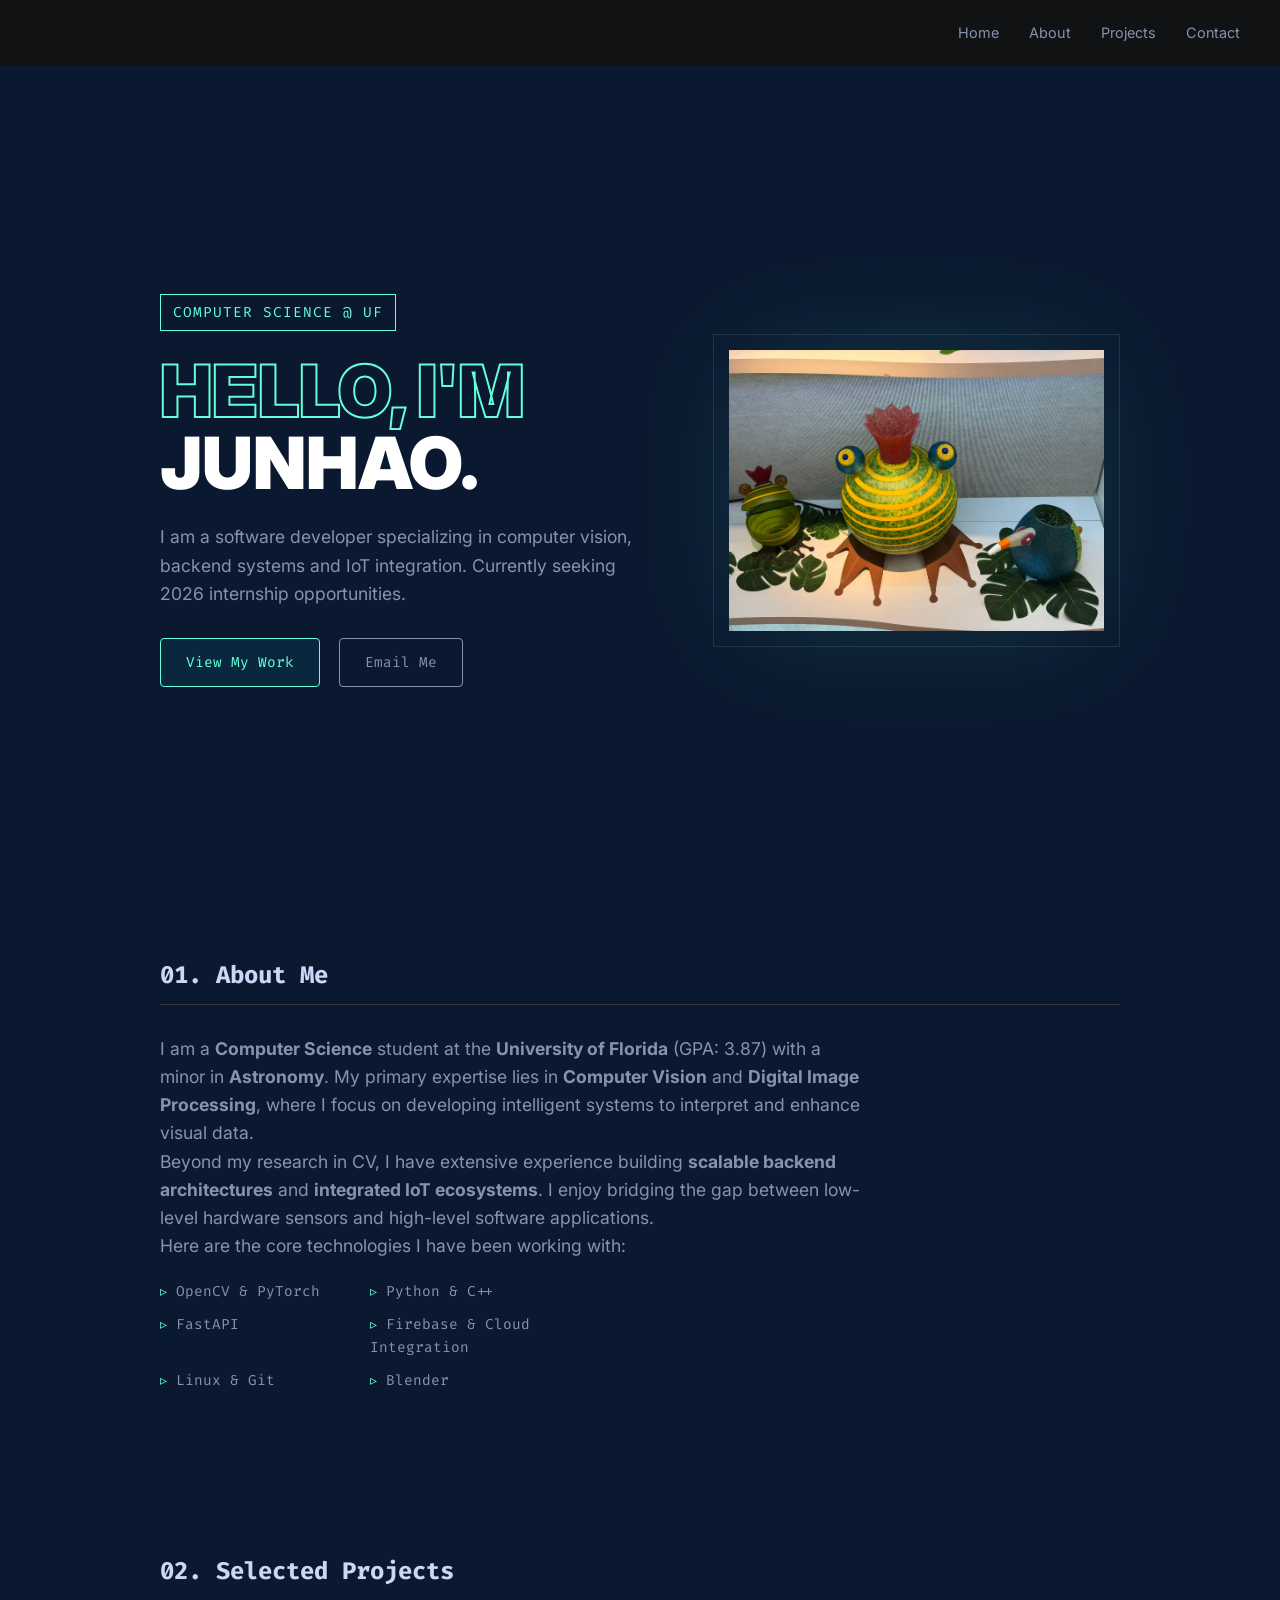
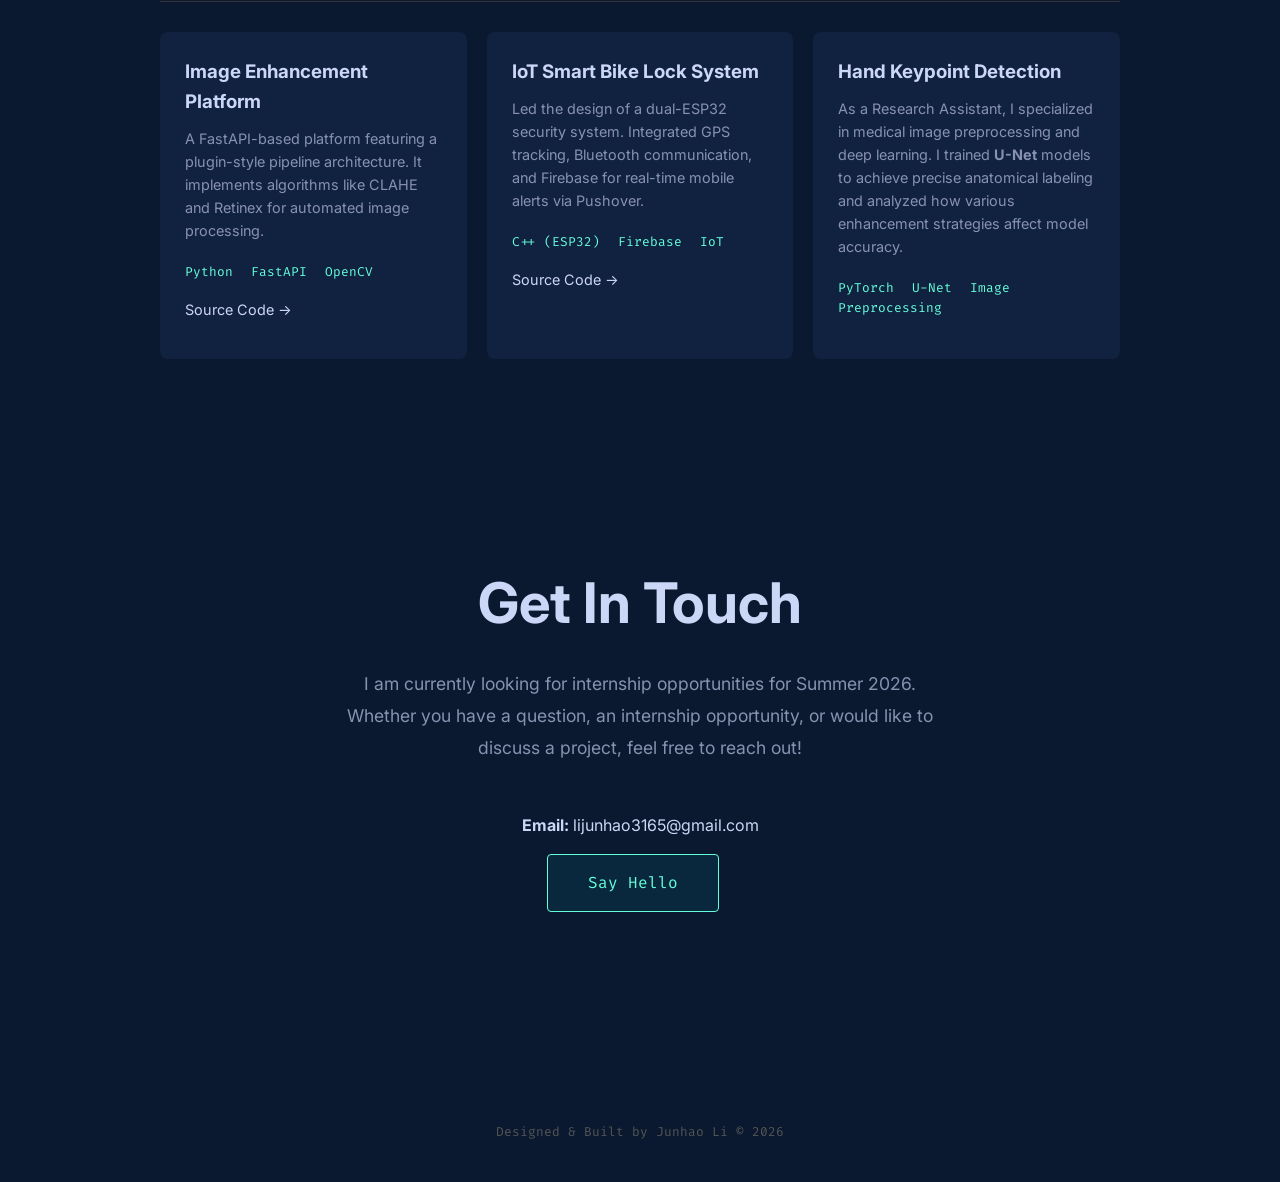
==== index.html @ 74674514 "Added E-mail address, updated some informations" ====
<!DOCTYPE html>
<html lang="en">
<head>
    <meta charset="UTF-8">
    <meta name="viewport" content="width=device-width, initial-scale=1.0">
    <title>Junhao Li | CS Portfolio</title>
    <link rel="stylesheet" href="style.css">
    <link href="https://fonts.googleapis.com/css2?family=Fira+Code:wght@400;600&family=Inter:wght@400;700;900&display=swap" rel="stylesheet">
</head>
<body>

    <nav class="navbar">
        <ul class="nav-links">
            <li><a href="#home">Home</a></li>
            <li><a href="#about">About</a></li>
            <li><a href="#projects">Projects</a></li>
            <li><a href="#contact">Contact</a></li>
        </ul>
    </nav>

    <section id="home" class="hero">
        <div class="container hero-grid">
            <div class="hero-text">
                <p class="small-role">Computer Science @ UF</p>
                <h1 class="hero-title-large">
                    <span class="outline-text">HELLO, I'M</span><br> <span>JUNHAO.</span>
                </h1>
                <p class="subtitle">
                    I am a software developer specializing in computer vision, backend systems and IoT integration. Currently seeking 2026 internship opportunities.
                </p>
                <div class="cta-buttons">
                    <a href="#projects" class="btn primary">View My Work</a>
                    <a href="#contact" class="btn secondary">Email Me</a>
                </div>
            </div>
            <div class="hero-image-container">
                <div class="image-frame">
                    <img src="img1.jpg" alt="Junhao Li" class="profile-photo">
                </div>
            </div>
        </div>
    </section>

    <section id="about" class="section">
        <div class="container">
            <h2 class="section-title">01. About Me</h2>
            <div class="about-content">
                <p>
                    I am a <strong>Computer Science</strong> student at the <strong>University of Florida</strong> (GPA: 3.87) with a minor in <strong>Astronomy</strong>. My primary expertise lies in <strong>Computer Vision</strong> and <strong>Digital Image Processing</strong>, where I focus on developing intelligent systems to interpret and enhance visual data.
                </p>
                <p>
                    Beyond my research in CV, I have extensive experience building <strong>scalable backend architectures</strong> and <strong>integrated IoT ecosystems</strong>. I enjoy bridging the gap between low-level hardware sensors and high-level software applications. 
                </p>
                <p>
                    Here are the core technologies I have been working with:
                </p>
                <ul class="skills-list">
                    <li>OpenCV & PyTorch</li>
                    <li>Python & C++</li>
                    <li>FastAPI</li>
                    <li>Firebase & Cloud Integration</li>
                    <li>Linux & Git</li>
                    <li>Blender</li>
                </ul>
            </div>
        </div>
    </section>

    <section id="projects" class="section">
        <div class="container">
            <h2 class="section-title">02. Selected Projects</h2>
            <div class="projects-grid">
                
                <div class="project-card">
                    <h3>Image Enhancement Platform</h3>
                    <p class="project-desc">
                        A FastAPI-based platform featuring a plugin-style pipeline architecture. It implements algorithms like CLAHE and Retinex for automated image processing.
                    </p>
                    <div class="project-tech">
                        <span>Python</span>
                        <span>FastAPI</span>
                        <span>OpenCV</span>
                    </div>
                    <div class="project-links">
                        <a href="https://github.com/JunhaoLiXD/vision-enhance-platform" target="_blank">Source Code -></a>
                    </div>
                </div>

                <div class="project-card">
                    <h3>IoT Smart Bike Lock System</h3>
                    <p class="project-desc">
                        Led the design of a dual-ESP32 security system. Integrated GPS tracking, Bluetooth communication, and Firebase for real-time mobile alerts via Pushover.
                    </p>
                    <div class="project-tech">
                        <span>C++ (ESP32)</span>
                        <span>Firebase</span>
                        <span>IoT</span>
                    </div>
                    <div class="project-links">
                        <a href="https://github.com/JunhaoLiXD/Smart_Lock_System" target="_blank">Source Code -></a>
                    </div>
                </div>

                <div class="project-card">
                    <h3>Hand Keypoint Detection</h3>
                    <p class="project-desc">
                        As a Research Assistant, I specialized in medical image preprocessing and deep learning. I trained <strong>U-Net</strong> models to achieve precise anatomical labeling and analyzed how various enhancement strategies affect model accuracy.
                    <div class="project-tech">
                        <span>PyTorch</span>
                        <span>U-Net</span>
                        <span>Image Preprocessing</span>
                    </div>
                    <div class="project-status" style="margin-top: 15px; opacity: 0.6;">
                        <span style="font-family: var(--font-code); font-size: 0.8rem;">
                        </span>
                    </div>
                </div>

            </div>
        </div>
    </section>

    <section id="contact">
        <h2 class="contact-title">Get In Touch</h2>
        <p class="contact-text">
            I am currently looking for internship opportunities for Summer 2026. Whether you have a question, an internship opportunity, or would like to discuss a project, feel free to reach out!
        </p>

        <div class="contact-info">
            <p><strong>Email:</strong> <a href="mailto:lijunhao3165@gmail.com">lijunhao3165@gmail.com</a></p>
        </div>

        <a href="mailto:lijunhao3165@gmail.com" class="btn primary big-btn">Say Hello</a>
    </section>

    <footer>
        <p>Designed & Built by Junhao Li &copy; 2026</p>
    </footer>

    <script src="script.js"></script>
</body>
</html>
---- style.css ----
/* =========================================
   1. Global Variables & Color Theme
   ========================================= */
:root {
    /* Background: Deep Navy (Not pitch black) */
    --bg-color: #0a192f;
    
    /* Card Background: Slightly lighter navy to distinguish cards */
    --card-bg: #112240;
    
    /* Text: Soft white for main text, blue-grey for secondary text */
    --text-main: #ccd6f6;
    --text-muted: #8892b0;
    
    /* Accent: Bright Green/Cyan (High contrast against navy) */
    --accent: #64ffda;
    
    /* Fonts */
    --font-main: 'Inter', sans-serif;
    --font-code: 'Fira Code', monospace;
}

* {
    margin: 0;
    padding: 0;
    box-sizing: border-box;
}

body {
    background-color: var(--bg-color);
    color: var(--text-main);
    font-family: var(--font-main);
    line-height: 1.6;
}

a {
    text-decoration: none;
    color: inherit;
    transition: 0.2s;
}

ul {
    list-style: none;
}

/* =========================================
   2. Utility Classes
   ========================================= */
.container {
    max-width: 1000px;
    margin: 0 auto;
    padding: 0 20px;
}

.section {
    padding: 80px 0;
}

/* Standard Section Title (Left aligned with underline) */
.section-title {
    font-family: var(--font-code);
    font-size: 1.5rem;
    color: var(--text-main);
    margin-bottom: 30px;
    border-bottom: 1px solid #333;
    padding-bottom: 10px;
    display: flex;
}

/* =========================================
   3. Navigation Bar
   ========================================= */
.navbar {
    display: flex;
    justify-content: flex-end; /* Align links to the right */
    align-items: center;
    padding: 20px 40px;
    background-color: rgba(18, 18, 18, 0.95);
    position: sticky;
    top: 0;
    z-index: 100;
}

.nav-links {
    display: flex;
    gap: 30px;
}

.nav-links a {
    font-size: 0.9rem;
    color: var(--text-muted);
}

.nav-links a:hover {
    color: var(--accent);
}

/* =========================================
   4. Hero Section (Design, Logic, & Code)
   ========================================= */
.hero {
    min-height: 90vh;
    display: flex;
    align-items: center;
}

/* Grid Layout for Hero: Text on Left, Image on Right */
.hero-grid {
    display: grid;
    grid-template-columns: 1.2fr 1fr;
    gap: 4rem;
    align-items: center;
    width: 100%;
    padding-top: 40px;
}

.hero-text {
    text-align: left;
}

/* Small tag above the big title */
.small-role {
    font-family: var(--font-code);
    color: var(--accent);
    font-size: 0.9rem;
    letter-spacing: 1px;
    border: 1px solid var(--accent);
    display: inline-block;
    padding: 6px 12px;
    margin-bottom: 1.5rem;
    text-transform: uppercase;
}

/* Large Hero Title Styles */
.hero-title-large {
    font-size: 4.5rem;
    line-height: 1;
    font-weight: 900;
    text-transform: uppercase;
    margin-bottom: 1.5rem;
    color: #fff;
}

/* Transparent text with stroke outline */
.outline-text {
    color: transparent;
    -webkit-text-stroke: 2px var(--accent);
}

.subtitle {
    font-size: 1.1rem;
    color: var(--text-muted);
    margin-bottom: 30px;
    max-width: 500px;
}

/* Hero Image Container and Frame */
.hero-image-container {
    display: flex;
    justify-content: center;
    align-items: center;
    position: relative;
}

.image-frame {
    padding: 15px;
    border: 1px solid rgba(255, 255, 255, 0.1);
    position: relative;
    z-index: 1;
}

/* Glow effect behind the image */
.image-frame::after {
    content: '';
    position: absolute;
    top: 50%;
    left: 50%;
    width: 80%;
    height: 80%;
    background: var(--accent);
    filter: blur(60px);
    opacity: 0.15;
    transform: translate(-50%, -50%);
    z-index: -1;
}

.profile-photo {
    width: 100%;
    max-width: 400px;
    height: auto;
    display: block;
    /* Removed filter: grayscale(100%); to keep image colorful */
    filter: none; 
    transition: transform 0.3s ease;
}

/* Buttons */
.btn {
    padding: 12px 25px;
    border-radius: 4px;
    font-family: var(--font-code);
    font-size: 0.9rem;
    margin-right: 15px;
    border: 1px solid var(--accent);
    display: inline-block;
}

.btn.primary {
    background-color: rgba(0, 173, 181, 0.1);
    color: var(--accent);
}

.btn.secondary {
    border-color: var(--text-muted);
    color: var(--text-muted);
}

.btn:hover {
    background-color: var(--accent);
    color: #fff;
    border-color: var(--accent);
}

/* =========================================
   5. About Section
   ========================================= */
.about-content {
    font-size: 1.1rem;
    color: var(--text-muted);
    max-width: 700px;
}

.skills-list {
    display: grid;
    grid-template-columns: repeat(2, minmax(140px, 200px));
    gap: 10px;
    margin-top: 20px;
    font-family: var(--font-code);
    font-size: 0.9rem;
}

.skills-list li::before {
    content: "▹ ";
    color: var(--accent);
}

/* =========================================
   6. Projects Section
   ========================================= */
.projects-grid {
    display: grid;
    grid-template-columns: repeat(auto-fit, minmax(300px, 1fr));
    gap: 20px;
}

.project-card {
    background-color: var(--card-bg);
    padding: 25px;
    border-radius: 8px;
    transition: transform 0.2s;
}

.project-card:hover {
    transform: translateY(-5px);
}

.project-card h3 {
    color: var(--text-main);
    margin-bottom: 10px;
}

.project-desc {
    font-size: 0.9rem;
    color: var(--text-muted);
    margin-bottom: 20px;
}

.project-tech {
    font-family: var(--font-code);
    font-size: 0.8rem;
    color: var(--accent);
    margin-bottom: 15px;
}

.project-tech span {
    margin-right: 10px;
}

.project-links a {
    font-size: 0.9rem;
    border-bottom: 1px solid transparent;
}

.project-links a:hover {
    color: var(--accent);
    border-bottom: 1px solid var(--accent);
}

/* =========================================
   7. Contact Section (Centered)
   ========================================= */
#contact {
    text-align: center; /* Center everything in this section */
    padding: 120px 0;
    margin-bottom: 50px;
}

.contact-title {
    font-size: 3.5rem;
    font-weight: 700;
    margin-bottom: 20px;
    color: var(--text-main);
}

.contact-text {
    max-width: 600px;
    margin: 0 auto 50px auto;
    color: var(--text-muted);
    font-size: 1.1rem;
    line-height: 1.8;
}

.big-btn {
    padding: 15px 40px;
    font-size: 1rem;
    border-radius: 4px;
    margin-top: 15px;
}

/* =========================================
   8. Footer
   ========================================= */
footer {
    text-align: center;
    padding: 40px;
    color: #555;
    font-family: var(--font-code);
    font-size: 0.8rem;
}

/* =========================================
   9. Mobile Responsiveness
   ========================================= */
@media (max-width: 900px) {
    .hero-grid {
        grid-template-columns: 1fr; /* Stack into single column */
        text-align: center;
        gap: 3rem;
    }
    
    .hero-text {
        order: 2; /* Move text below image on mobile */
        display: flex;
        flex-direction: column;
        align-items: center;
        text-align: center;
    }
    
    .hero-image-container {
        order: 1; /* Move image to top on mobile */
        margin-bottom: 20px;
    }
    
    .hero-title-large {
        font-size: 3rem;
    }
    
    .image-frame {
        max-width: 70%;
        margin: 0 auto;
    }

    .navbar {
        justify-content: center;
        padding: 20px;
    }
    
    .contact-title {
        font-size: 2.5rem;
    }
}
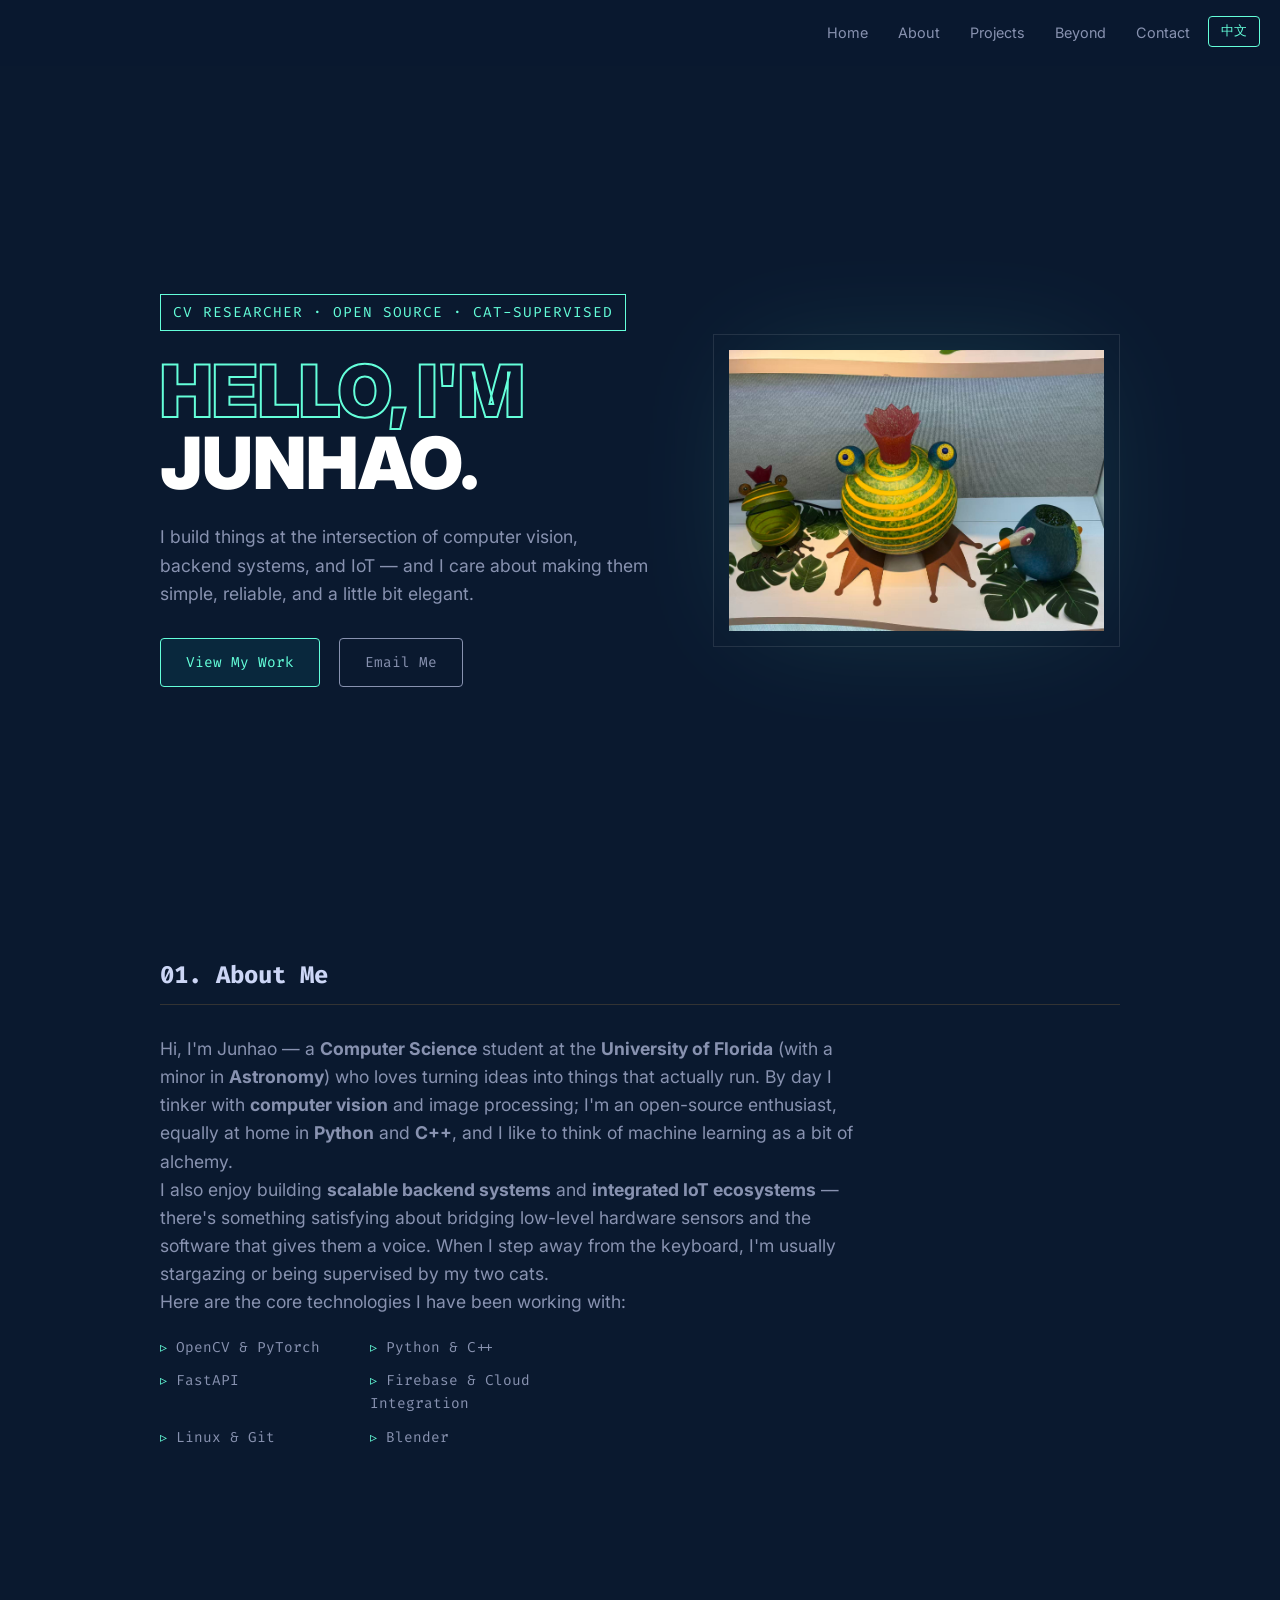
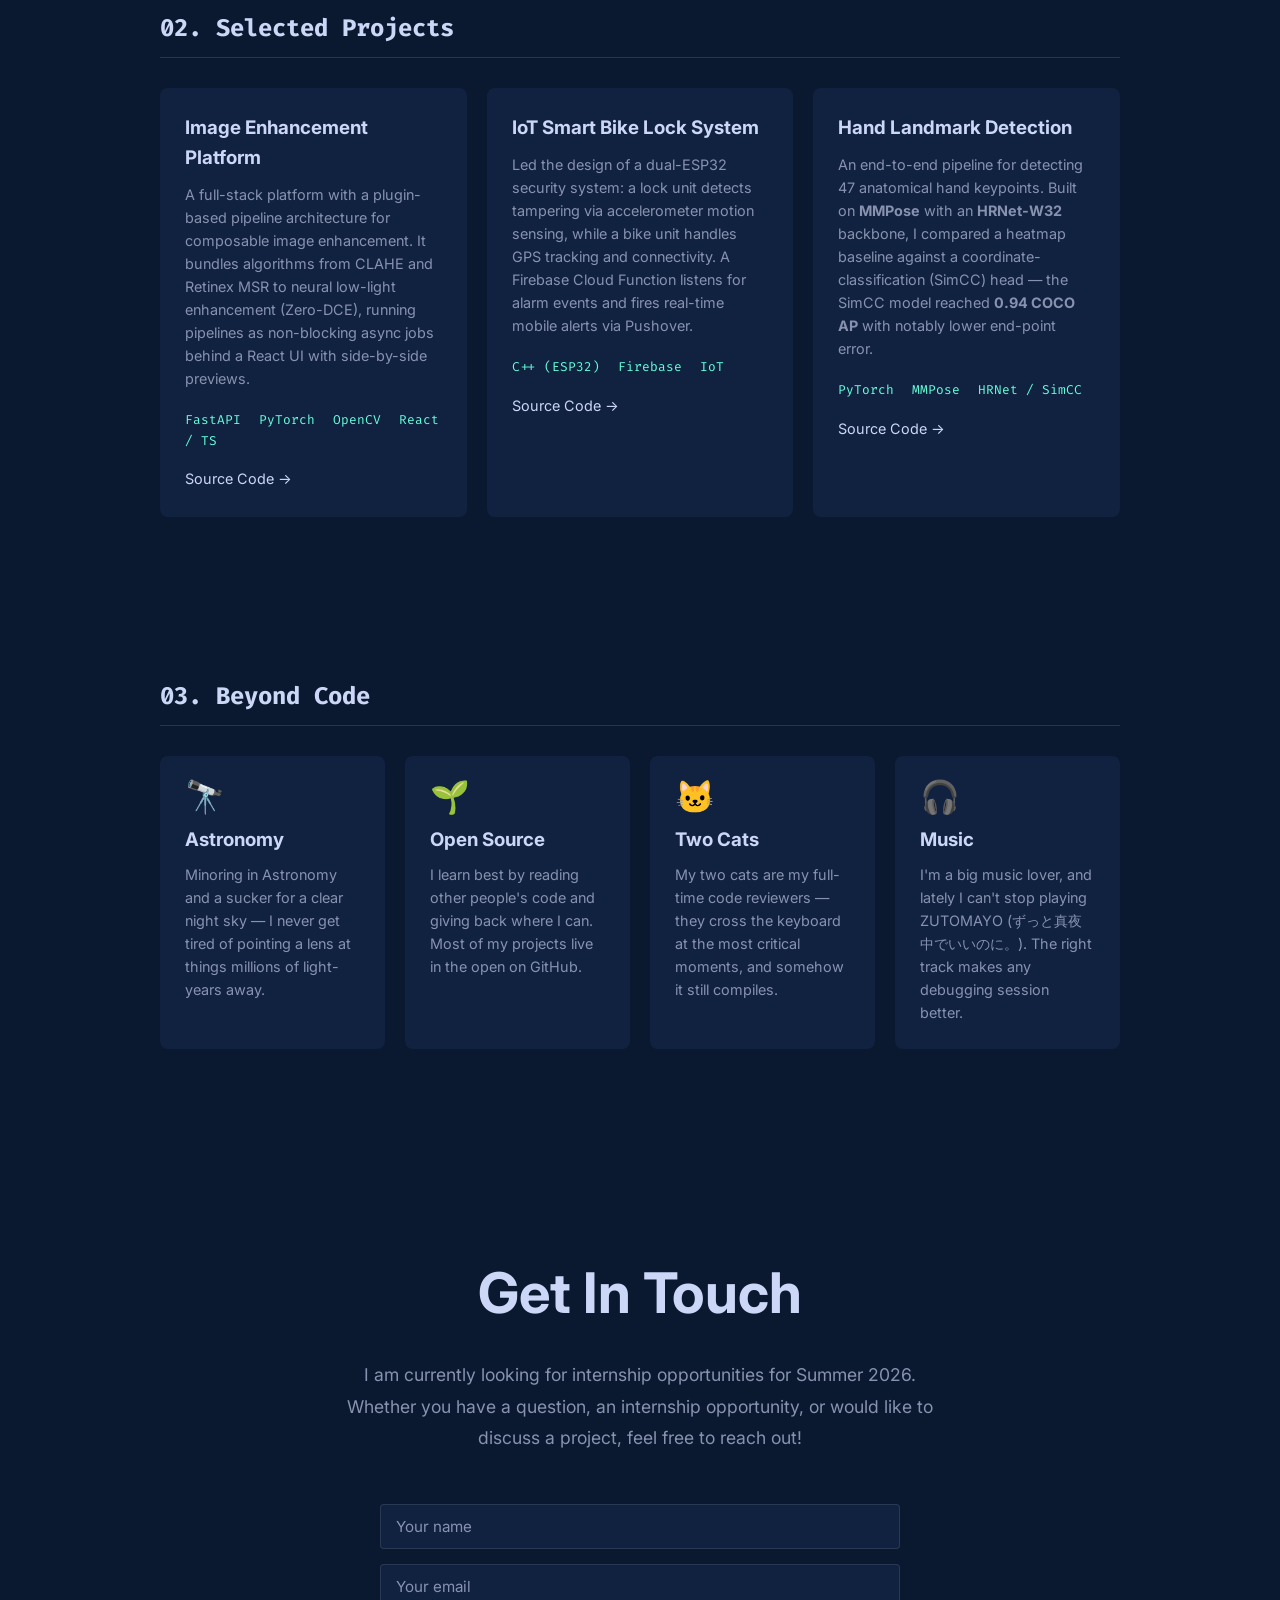
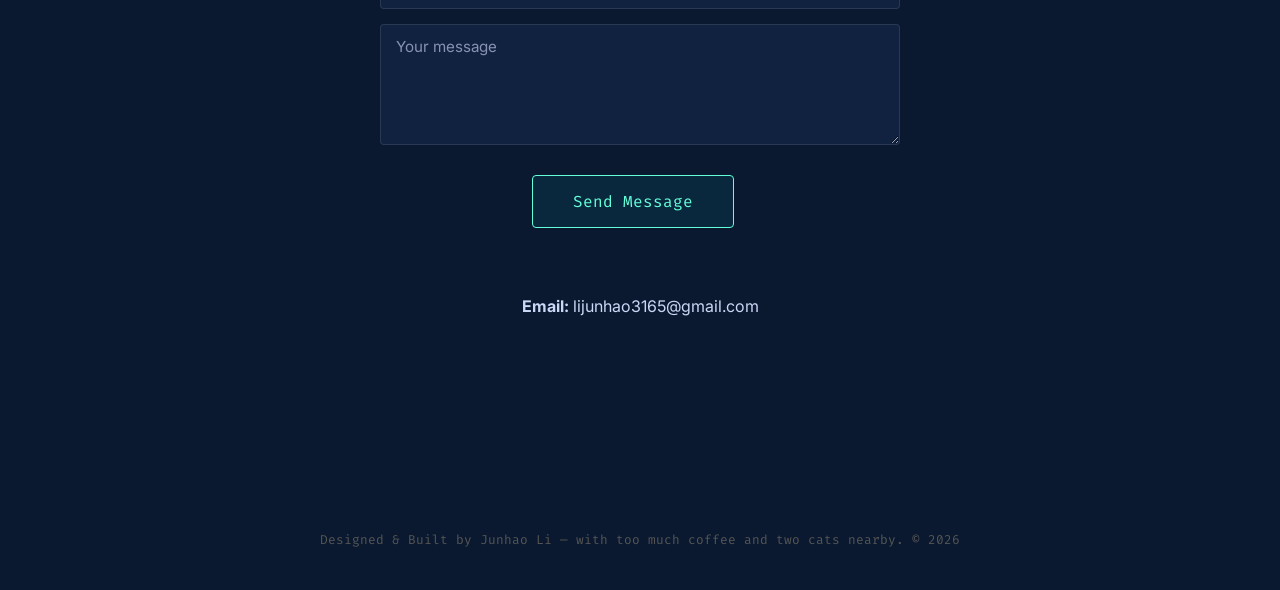
==== commit a59e6c9a: "Restructure site, add bilingual support, personalize content, and add contact form - Move img1.jpg i" ====
--- a/index.html
+++ b/index.html
@@ -4,38 +4,56 @@
     <meta charset="UTF-8">
     <meta name="viewport" content="width=device-width, initial-scale=1.0">
     <title>Junhao Li | CS Portfolio</title>
+
+    <!-- SEO -->
+    <meta name="description" content="Junhao Li — Computer Science student at the University of Florida specializing in computer vision, backend systems and IoT. Seeking 2026 internship opportunities.">
+    <meta name="author" content="Junhao Li">
+
+    <!-- Open Graph / social sharing -->
+    <meta property="og:type" content="website">
+    <meta property="og:title" content="Junhao Li | CS Portfolio">
+    <meta property="og:description" content="Computer Science @ UF — computer vision, backend systems and IoT integration.">
+    <meta property="og:url" content="https://junhaolixd.github.io/">
+    <meta property="og:image" content="https://junhaolixd.github.io/assets/img1.jpg">
+
+    <!-- Favicon -->
+    <link rel="icon" type="image/svg+xml" href="assets/favicon.svg">
+
     <link rel="stylesheet" href="style.css">
     <link href="https://fonts.googleapis.com/css2?family=Fira+Code:wght@400;600&family=Inter:wght@400;700;900&display=swap" rel="stylesheet">
 </head>
 <body>
 
+    <button id="lang-toggle" class="lang-toggle" type="button" aria-label="Switch language">中文</button>
+
     <nav class="navbar">
         <ul class="nav-links">
-            <li><a href="#home">Home</a></li>
-            <li><a href="#about">About</a></li>
-            <li><a href="#projects">Projects</a></li>
-            <li><a href="#contact">Contact</a></li>
+            <li><a href="#home" data-i18n="nav.home">Home</a></li>
+            <li><a href="#about" data-i18n="nav.about">About</a></li>
+            <li><a href="#projects" data-i18n="nav.projects">Projects</a></li>
+            <li><a href="#beyond" data-i18n="nav.beyond">Beyond</a></li>
+            <li><a href="#contact" data-i18n="nav.contact">Contact</a></li>
         </ul>
     </nav>
 
     <section id="home" class="hero">
         <div class="container hero-grid">
             <div class="hero-text">
-                <p class="small-role">Computer Science @ UF</p>
+                <p class="small-role" data-i18n="hero.role">CV Researcher · Open Source · Cat-supervised</p>
                 <h1 class="hero-title-large">
-                    <span class="outline-text">HELLO, I'M</span><br> <span>JUNHAO.</span>
+                    <span class="outline-text" data-i18n="hero.hello">HELLO, I'M</span><br> <span data-i18n="hero.name">JUNHAO.</span>
                 </h1>
-                <p class="subtitle">
-                    I am a software developer specializing in computer vision, backend systems and IoT integration. Currently seeking 2026 internship opportunities.
+                <p class="subtitle" data-i18n="hero.subtitle">
+                    I build things at the intersection of computer vision, backend systems, and IoT — and I care about making them simple, reliable, and a little bit elegant.
                 </p>
                 <div class="cta-buttons">
-                    <a href="#projects" class="btn primary">View My Work</a>
-                    <a href="#contact" class="btn secondary">Email Me</a>
+                    <a href="#projects" class="btn primary" data-i18n="hero.cta1">View My Work</a>
+                    <a href="#contact" class="btn secondary" data-i18n="hero.cta2">Email Me</a>
                 </div>
             </div>
             <div class="hero-image-container">
                 <div class="image-frame">
-                    <img src="img1.jpg" alt="Junhao Li" class="profile-photo">
+                    <img src="assets/img1.jpg" alt="Junhao Li" class="profile-photo">
                 </div>
             </div>
         </div>
@@ -43,15 +61,15 @@
 
     <section id="about" class="section">
         <div class="container">
-            <h2 class="section-title">01. About Me</h2>
+            <h2 class="section-title" data-i18n="about.title">01. About Me</h2>
             <div class="about-content">
-                <p>
-                    I am a <strong>Computer Science</strong> student at the <strong>University of Florida</strong> (GPA: 3.87) with a minor in <strong>Astronomy</strong>. My primary expertise lies in <strong>Computer Vision</strong> and <strong>Digital Image Processing</strong>, where I focus on developing intelligent systems to interpret and enhance visual data.
-                </p>
-                <p>
-                    Beyond my research in CV, I have extensive experience building <strong>scalable backend architectures</strong> and <strong>integrated IoT ecosystems</strong>. I enjoy bridging the gap between low-level hardware sensors and high-level software applications. 
-                </p>
-                <p>
+                <p data-i18n="about.p1">
+                    Hi, I'm Junhao — a <strong>Computer Science</strong> student at the <strong>University of Florida</strong> (with a minor in <strong>Astronomy</strong>) who loves turning ideas into things that actually run. By day I tinker with <strong>computer vision</strong> and image processing; I'm an open-source enthusiast, equally at home in <strong>Python</strong> and <strong>C++</strong>, and I like to think of machine learning as a bit of alchemy.
+                </p>
+                <p data-i18n="about.p2">
+                    I also enjoy building <strong>scalable backend systems</strong> and <strong>integrated IoT ecosystems</strong> — there's something satisfying about bridging low-level hardware sensors and the software that gives them a voice. When I step away from the keyboard, I'm usually stargazing or being supervised by my two cats.
+                </p>
+                <p data-i18n="about.p3">
                     Here are the core technologies I have been working with:
                 </p>
                 <ul class="skills-list">
@@ -68,28 +86,29 @@
 
     <section id="projects" class="section">
         <div class="container">
-            <h2 class="section-title">02. Selected Projects</h2>
+            <h2 class="section-title" data-i18n="projects.title">02. Selected Projects</h2>
             <div class="projects-grid">
                 
                 <div class="project-card">
-                    <h3>Image Enhancement Platform</h3>
-                    <p class="project-desc">
-                        A FastAPI-based platform featuring a plugin-style pipeline architecture. It implements algorithms like CLAHE and Retinex for automated image processing.
+                    <h3 data-i18n="proj1.title">Image Enhancement Platform</h3>
+                    <p class="project-desc" data-i18n="proj1.desc">
+                        A full-stack platform with a plugin-based pipeline architecture for composable image enhancement. It bundles algorithms from CLAHE and Retinex MSR to neural low-light enhancement (Zero-DCE), running pipelines as non-blocking async jobs behind a React UI with side-by-side previews.
                     </p>
                     <div class="project-tech">
-                        <span>Python</span>
                         <span>FastAPI</span>
+                        <span>PyTorch</span>
                         <span>OpenCV</span>
+                        <span>React / TS</span>
                     </div>
                     <div class="project-links">
-                        <a href="https://github.com/JunhaoLiXD/vision-enhance-platform" target="_blank">Source Code -></a>
+                        <a href="https://github.com/JunhaoLiXD/vision-enhance-platform" target="_blank" data-i18n="common.source">Source Code -></a>
                     </div>
                 </div>
 
                 <div class="project-card">
-                    <h3>IoT Smart Bike Lock System</h3>
-                    <p class="project-desc">
-                        Led the design of a dual-ESP32 security system. Integrated GPS tracking, Bluetooth communication, and Firebase for real-time mobile alerts via Pushover.
+                    <h3 data-i18n="proj2.title">IoT Smart Bike Lock System</h3>
+                    <p class="project-desc" data-i18n="proj2.desc">
+                        Led the design of a dual-ESP32 security system: a lock unit detects tampering via accelerometer motion sensing, while a bike unit handles GPS tracking and connectivity. A Firebase Cloud Function listens for alarm events and fires real-time mobile alerts via Pushover.
                     </p>
                     <div class="project-tech">
                         <span>C++ (ESP32)</span>
@@ -97,23 +116,56 @@
                         <span>IoT</span>
                     </div>
                     <div class="project-links">
-                        <a href="https://github.com/JunhaoLiXD/Smart_Lock_System" target="_blank">Source Code -></a>
+                        <a href="https://github.com/JunhaoLiXD/Smart_Lock_System" target="_blank" data-i18n="common.source">Source Code -></a>
                     </div>
                 </div>
 
                 <div class="project-card">
-                    <h3>Hand Keypoint Detection</h3>
-                    <p class="project-desc">
-                        As a Research Assistant, I specialized in medical image preprocessing and deep learning. I trained <strong>U-Net</strong> models to achieve precise anatomical labeling and analyzed how various enhancement strategies affect model accuracy.
+                    <h3 data-i18n="proj3.title">Hand Landmark Detection</h3>
+                    <p class="project-desc" data-i18n="proj3.desc">
+                        An end-to-end pipeline for detecting 47 anatomical hand keypoints. Built on <strong>MMPose</strong> with an <strong>HRNet-W32</strong> backbone, I compared a heatmap baseline against a coordinate-classification (SimCC) head — the SimCC model reached <strong>0.94 COCO AP</strong> with notably lower end-point error.
+                    </p>
                     <div class="project-tech">
                         <span>PyTorch</span>
-                        <span>U-Net</span>
-                        <span>Image Preprocessing</span>
-                    </div>
-                    <div class="project-status" style="margin-top: 15px; opacity: 0.6;">
-                        <span style="font-family: var(--font-code); font-size: 0.8rem;">
-                        </span>
-                    </div>
+                        <span>MMPose</span>
+                        <span>HRNet / SimCC</span>
+                    </div>
+                    <div class="project-links">
+                        <a href="https://github.com/JunhaoLiXD/hand-landmark-detection" target="_blank" data-i18n="common.source">Source Code -></a>
+                    </div>
+                </div>
+
+            </div>
+        </div>
+    </section>
+
+    <section id="beyond" class="section">
+        <div class="container">
+            <h2 class="section-title" data-i18n="beyond.title">03. Beyond Code</h2>
+            <div class="interests-grid">
+
+                <div class="interest-card">
+                    <span class="interest-icon">🔭</span>
+                    <h3 data-i18n="beyond.astro.title">Astronomy</h3>
+                    <p data-i18n="beyond.astro.desc">Minoring in Astronomy and a sucker for a clear night sky — I never get tired of pointing a lens at things millions of light-years away.</p>
+                </div>
+
+                <div class="interest-card">
+                    <span class="interest-icon">🌱</span>
+                    <h3 data-i18n="beyond.oss.title">Open Source</h3>
+                    <p data-i18n="beyond.oss.desc">I learn best by reading other people's code and giving back where I can. Most of my projects live in the open on GitHub.</p>
+                </div>
+
+                <div class="interest-card">
+                    <span class="interest-icon">🐱</span>
+                    <h3 data-i18n="beyond.cats.title">Two Cats</h3>
+                    <p data-i18n="beyond.cats.desc">My two cats are my full-time code reviewers — they cross the keyboard at the most critical moments, and somehow it still compiles.</p>
+                </div>
+
+                <div class="interest-card">
+                    <span class="interest-icon">🎧</span>
+                    <h3 data-i18n="beyond.music.title">Music</h3>
+                    <p data-i18n="beyond.music.desc">I'm a big music lover, and lately I can't stop playing ZUTOMAYO (ずっと真夜中でいいのに。). The right track makes any debugging session better.</p>
                 </div>
 
             </div>
@@ -121,22 +173,33 @@
     </section>
 
     <section id="contact">
-        <h2 class="contact-title">Get In Touch</h2>
-        <p class="contact-text">
+        <h2 class="contact-title" data-i18n="contact.title">Get In Touch</h2>
+        <p class="contact-text" data-i18n="contact.text">
             I am currently looking for internship opportunities for Summer 2026. Whether you have a question, an internship opportunity, or would like to discuss a project, feel free to reach out!
         </p>
 
+        <form id="contact-form" class="contact-form">
+            <!-- Web3Forms access key — replace with your own from https://web3forms.com (just enter your email, no signup) -->
+            <input type="hidden" name="access_key" value="55db0165-a0d2-48cd-adb8-9b5b2b705e5a">
+            <input type="text" name="name" required data-i18n-placeholder="form.name" placeholder="Your name">
+            <input type="email" name="email" required data-i18n-placeholder="form.email" placeholder="Your email">
+            <textarea name="message" rows="5" required data-i18n-placeholder="form.message" placeholder="Your message"></textarea>
+            <!-- honeypot: bots fill this, humans never see it -->
+            <input type="checkbox" name="botcheck" style="display:none" tabindex="-1" autocomplete="off">
+            <button type="submit" class="btn primary big-btn" data-i18n="form.submit">Send Message</button>
+            <p id="form-status" class="form-status" role="status" aria-live="polite"></p>
+        </form>
+
         <div class="contact-info">
-            <p><strong>Email:</strong> <a href="mailto:lijunhao3165@gmail.com">lijunhao3165@gmail.com</a></p>
-        </div>
-
-        <a href="mailto:lijunhao3165@gmail.com" class="btn primary big-btn">Say Hello</a>
+            <p><strong data-i18n="contact.emailLabel">Email:</strong> <a href="mailto:lijunhao3165@gmail.com">lijunhao3165@gmail.com</a></p>
+        </div>
     </section>
 
     <footer>
-        <p>Designed & Built by Junhao Li &copy; 2026</p>
+        <p data-i18n="footer.text">Designed &amp; Built by Junhao Li — with too much coffee and two cats nearby. &copy; 2026</p>
     </footer>
 
     <script src="script.js"></script>
+    <script src="assets/i18n.js"></script>
 </body>
 </html>
--- a/style.css
+++ b/style.css
@@ -31,6 +31,35 @@
     color: var(--text-main);
     font-family: var(--font-main);
     line-height: 1.6;
+}
+
+/* Chinese glyph fallback: Inter has no CJK glyphs, so chain system CJK fonts after it */
+html[lang="zh"] body {
+    font-family: 'Inter', "PingFang SC", "Microsoft YaHei", "Hiragino Sans GB", "Noto Sans SC", sans-serif;
+}
+
+/* Fixed top-right language toggle */
+.lang-toggle {
+    position: fixed;
+    top: 16px;
+    right: 20px;
+    z-index: 200;
+    background-color: rgba(10, 25, 47, 0.85);
+    backdrop-filter: blur(8px);
+    border: 1px solid var(--accent);
+    color: var(--accent);
+    font-family: var(--font-code);
+    font-size: 0.8rem;
+    line-height: 1;
+    padding: 8px 12px;
+    border-radius: 4px;
+    cursor: pointer;
+    transition: 0.2s;
+}
+
+.lang-toggle:hover {
+    background-color: var(--accent);
+    color: var(--bg-color);
 }
 
 a {
@@ -74,8 +103,9 @@
     display: flex;
     justify-content: flex-end; /* Align links to the right */
     align-items: center;
-    padding: 20px 40px;
-    background-color: rgba(18, 18, 18, 0.95);
+    padding: 20px 90px 20px 40px; /* extra right padding clears the fixed language toggle */
+    background-color: rgba(10, 25, 47, 0.85); /* --bg-color with transparency for a subtle blur-friendly bar */
+    backdrop-filter: blur(8px);
     position: sticky;
     top: 0;
     z-index: 100;
@@ -297,6 +327,43 @@
 }
 
 /* =========================================
+   6b. Beyond Code (Interests) Section
+   ========================================= */
+.interests-grid {
+    display: grid;
+    grid-template-columns: repeat(auto-fit, minmax(220px, 1fr));
+    gap: 20px;
+}
+
+.interest-card {
+    background-color: var(--card-bg);
+    padding: 25px;
+    border-radius: 8px;
+    transition: transform 0.2s;
+}
+
+.interest-card:hover {
+    transform: translateY(-5px);
+}
+
+.interest-icon {
+    font-size: 2rem;
+    display: block;
+    margin-bottom: 12px;
+    line-height: 1;
+}
+
+.interest-card h3 {
+    color: var(--text-main);
+    margin-bottom: 8px;
+}
+
+.interest-card p {
+    font-size: 0.9rem;
+    color: var(--text-muted);
+}
+
+/* =========================================
    7. Contact Section (Centered)
    ========================================= */
 #contact {
@@ -318,6 +385,62 @@
     color: var(--text-muted);
     font-size: 1.1rem;
     line-height: 1.8;
+}
+
+/* Contact form */
+.contact-form {
+    max-width: 520px;
+    margin: 0 auto 35px auto;
+    display: flex;
+    flex-direction: column;
+    gap: 15px;
+    text-align: left;
+}
+
+.contact-form input[type="text"],
+.contact-form input[type="email"],
+.contact-form textarea {
+    width: 100%;
+    background-color: var(--card-bg);
+    border: 1px solid rgba(255, 255, 255, 0.1);
+    border-radius: 4px;
+    padding: 12px 15px;
+    color: var(--text-main);
+    font-family: var(--font-main);
+    font-size: 0.95rem;
+    resize: vertical;
+    transition: border-color 0.2s;
+}
+
+.contact-form input:focus,
+.contact-form textarea:focus {
+    outline: none;
+    border-color: var(--accent);
+}
+
+.contact-form input::placeholder,
+.contact-form textarea::placeholder {
+    color: var(--text-muted);
+}
+
+.contact-form .big-btn {
+    align-self: center;
+    cursor: pointer;
+}
+
+.form-status {
+    min-height: 1.2em;
+    text-align: center;
+    font-family: var(--font-code);
+    font-size: 0.85rem;
+}
+
+.form-status.success {
+    color: var(--accent);
+}
+
+.form-status.error {
+    color: #ff6b6b;
 }
 
 .big-btn {
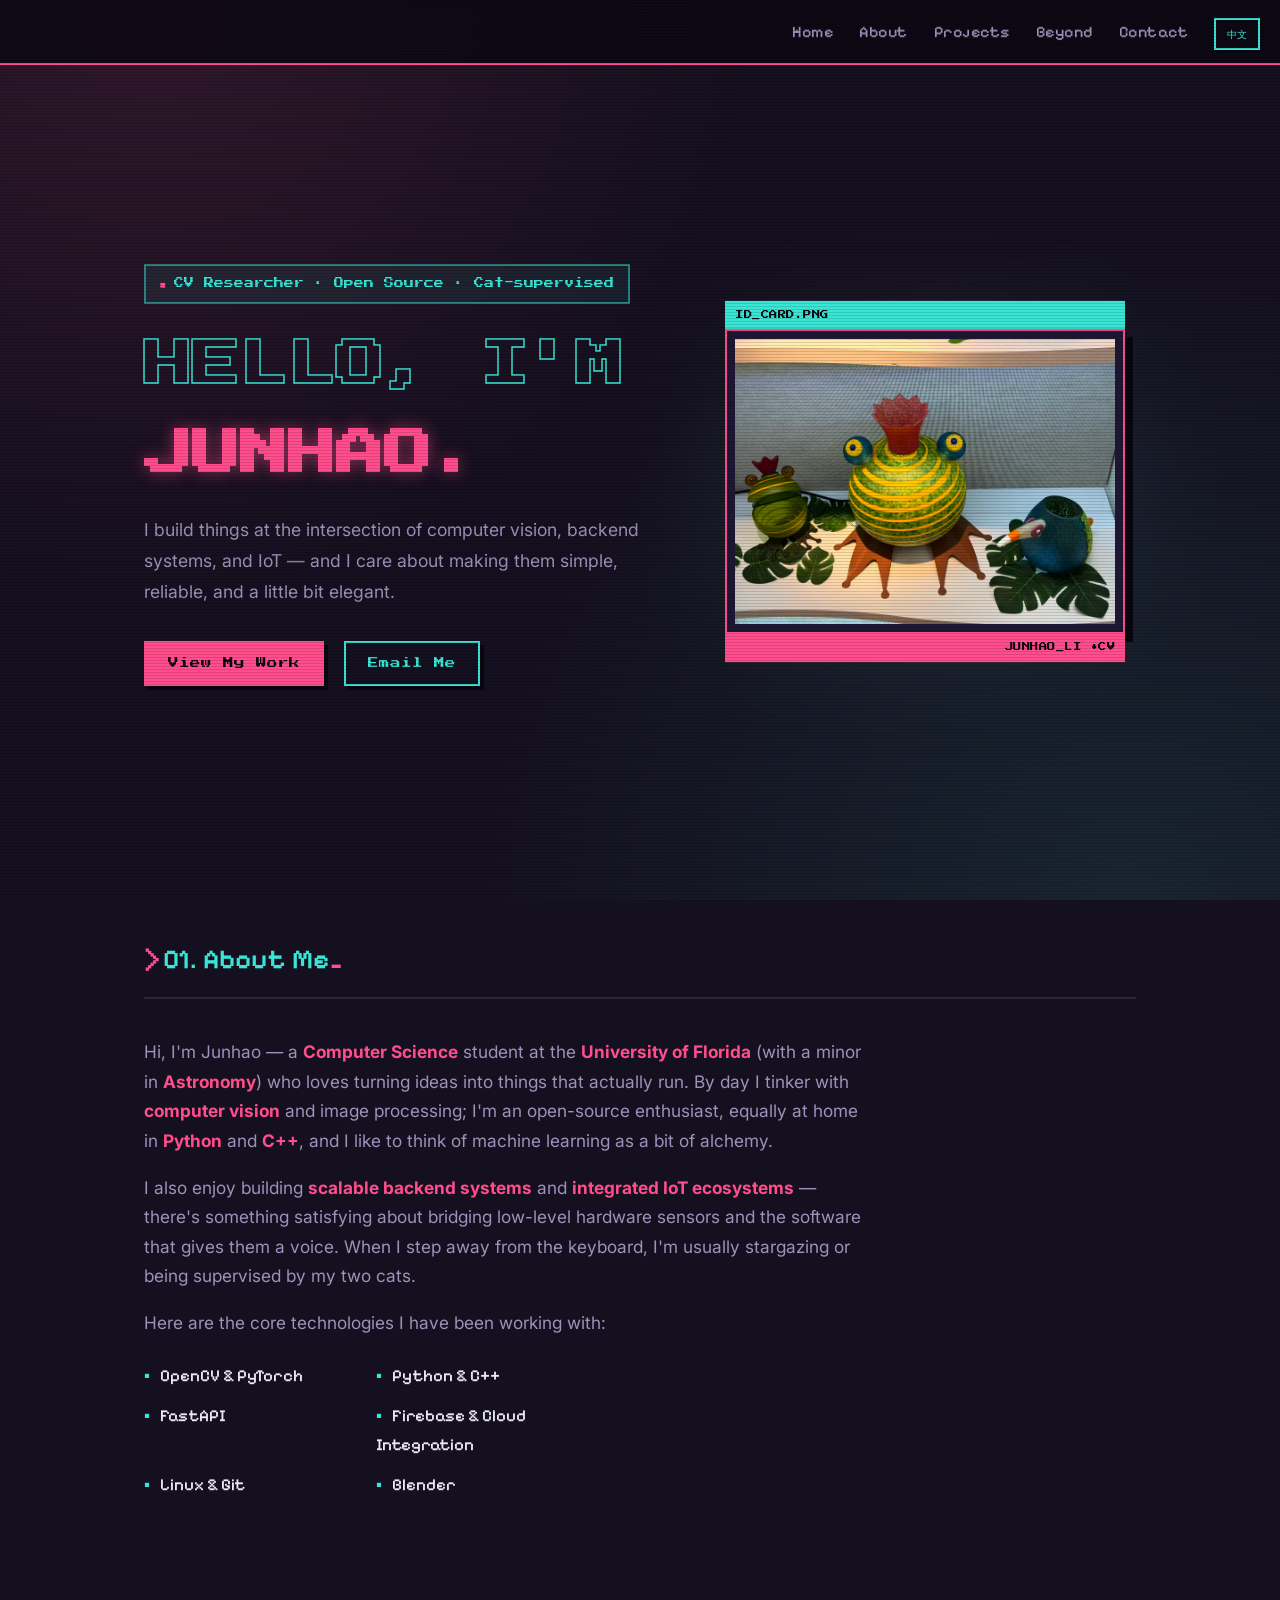
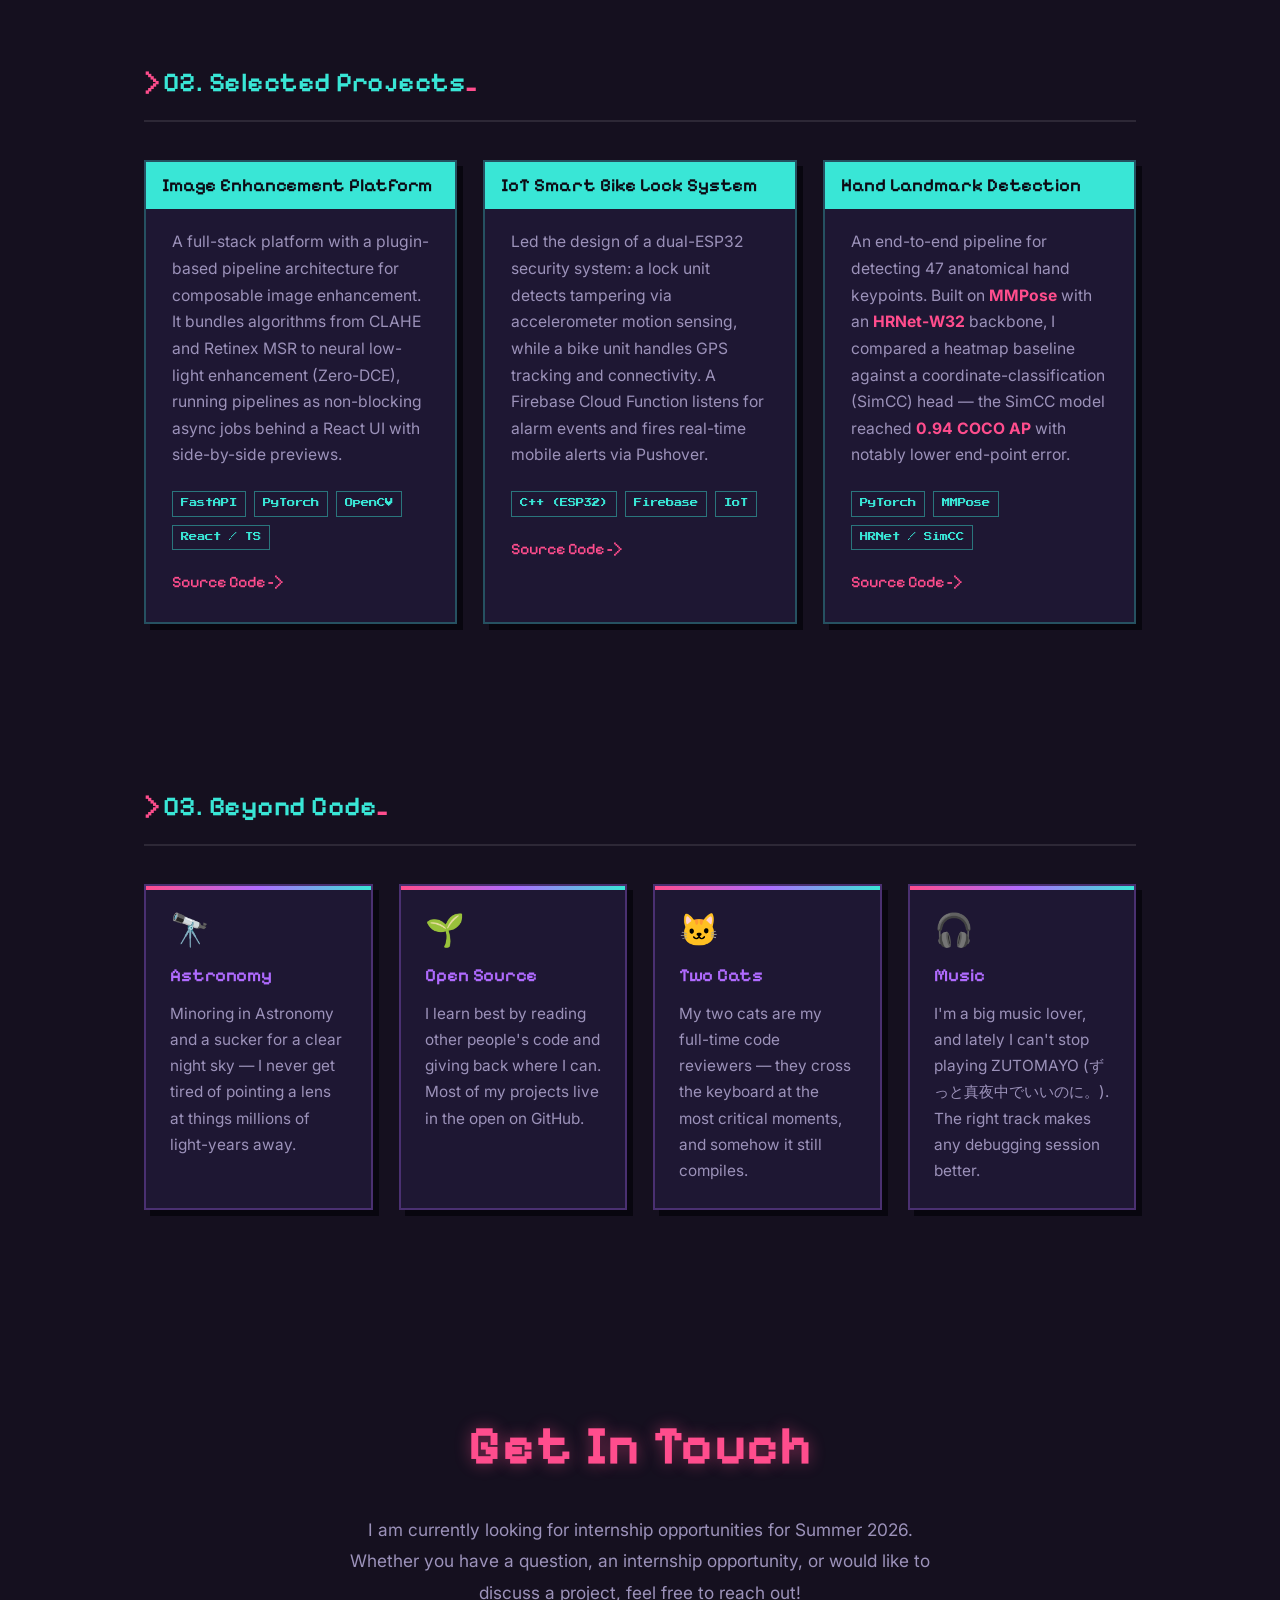
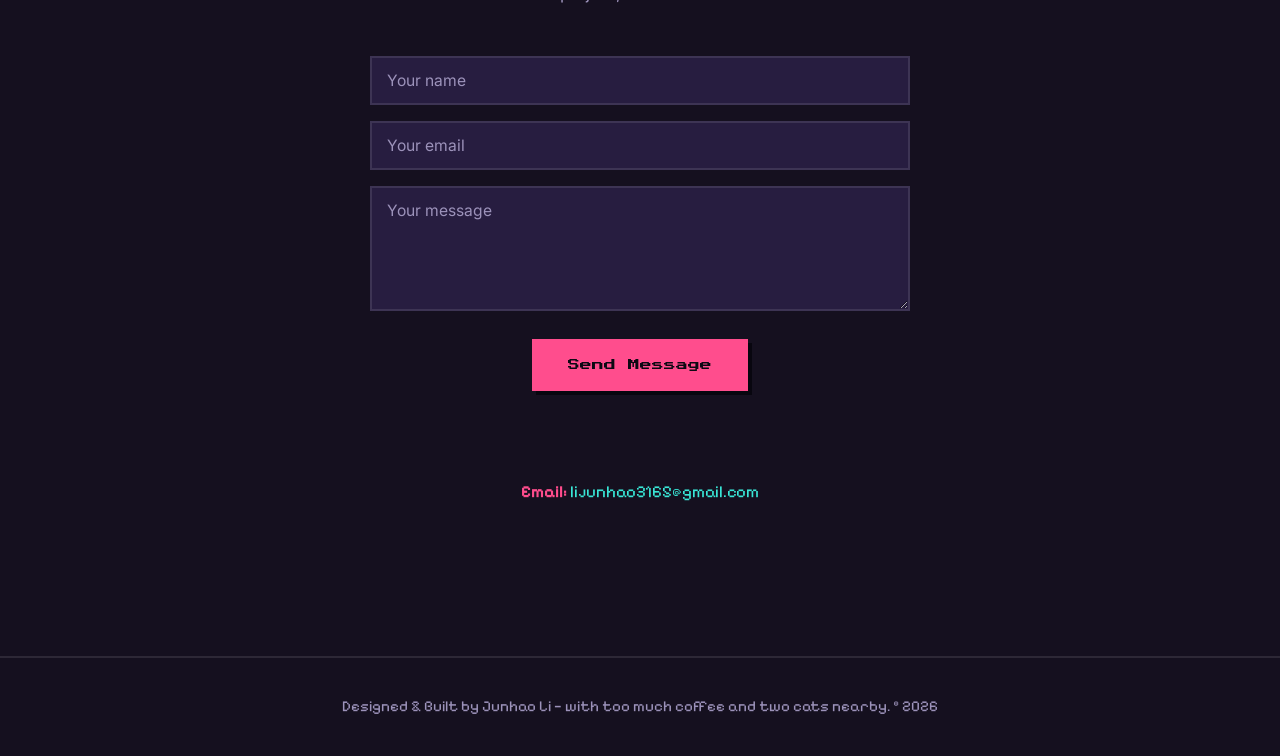
==== commit 174edbee: "Redesign site with VA-11 Hall-A inspired cyberpunk pixel theme Replace the deep-navy/cyan look with " ====
--- a/index.html
+++ b/index.html
@@ -20,7 +20,7 @@
     <link rel="icon" type="image/svg+xml" href="assets/favicon.svg">
 
     <link rel="stylesheet" href="style.css">
-    <link href="https://fonts.googleapis.com/css2?family=Fira+Code:wght@400;600&family=Inter:wght@400;700;900&display=swap" rel="stylesheet">
+    <link href="https://fonts.googleapis.com/css2?family=Inter:wght@400;600;700&family=Pixelify+Sans:wght@400;500;600;700&family=Press+Start+2P&display=swap" rel="stylesheet">
 </head>
 <body>
 
--- a/style.css
+++ b/style.css
@@ -1,23 +1,46 @@
+/* =========================================
+   VA-11 HALL-A inspired theme — "Glitch City terminal"
+   Cyberpunk pixel/CRT look, but body copy stays a clean,
+   high-contrast sans so it's always readable.
+   ========================================= */
+
 /* =========================================
    1. Global Variables & Color Theme
    ========================================= */
 :root {
-    /* Background: Deep Navy (Not pitch black) */
-    --bg-color: #0a192f;
-    
-    /* Card Background: Slightly lighter navy to distinguish cards */
-    --card-bg: #112240;
-    
-    /* Text: Soft white for main text, blue-grey for secondary text */
-    --text-main: #ccd6f6;
-    --text-muted: #8892b0;
-    
-    /* Accent: Bright Green/Cyan (High contrast against navy) */
-    --accent: #64ffda;
-    
-    /* Fonts */
-    --font-main: 'Inter', sans-serif;
-    --font-code: 'Fira Code', monospace;
+    /* Night-bar purples (deep, not pitch black) */
+    --bg-color: #15101f;     /* the bar's dark interior */
+    --bg-deep: #0c0913;      /* deepest shade — text on neon bars */
+    --card-bg: #1e1733;      /* panel / window surface */
+    --card-bg-2: #271d40;    /* inputs, raised bits */
+
+    /* Text: soft lavender-white main, dimmed lavender secondary */
+    --text-main: #ece9f5;
+    --text-muted: #9c92ba;
+
+    /* Neon two-tone — the VA-11 Hall-A signature */
+    --pink: #ff4d8d;         /* primary neon (magenta) */
+    --cyan: #39e6d6;         /* secondary neon (teal) */
+    --purple: #b06bff;       /* tertiary, used sparingly */
+    --yellow: #ffd24a;       /* tiny warm highlight (a drink's garnish) */
+
+    --border: rgba(255, 255, 255, 0.1);
+    --shadow: #08060f;       /* hard pixel drop-shadow */
+
+    /* Fonts: chunky pixel for chrome, readable pixel for headings, clean sans for reading */
+    --font-pixel: 'Press Start 2P', monospace;        /* short labels only */
+    --font-head: 'Pixelify Sans', 'Press Start 2P', sans-serif;
+    --font-main: 'Inter', sans-serif;                  /* all paragraphs */
+    --font-code: 'Pixelify Sans', monospace;
+}
+
+/* Chinese: pixel fonts have no CJK glyphs — fall back to clean CJK faces.
+   Readability wins; the pixel feeling is carried by color + CRT + layout. */
+html[lang="zh"] {
+    --font-pixel: 'Press Start 2P', "PingFang SC", "Microsoft YaHei", "Noto Sans SC", sans-serif;
+    --font-head: 'Pixelify Sans', "PingFang SC", "Microsoft YaHei", "Noto Sans SC", sans-serif;
+    --font-main: 'Inter', "PingFang SC", "Microsoft YaHei", "Hiragino Sans GB", "Noto Sans SC", sans-serif;
+    --font-code: "PingFang SC", "Microsoft YaHei", "Noto Sans SC", sans-serif;
 }
 
 * {
@@ -27,114 +50,174 @@
 }
 
 body {
-    background-color: var(--bg-color);
     color: var(--text-main);
     font-family: var(--font-main);
-    line-height: 1.6;
-}
-
-/* Chinese glyph fallback: Inter has no CJK glyphs, so chain system CJK fonts after it */
-html[lang="zh"] body {
-    font-family: 'Inter', "PingFang SC", "Microsoft YaHei", "Hiragino Sans GB", "Noto Sans SC", sans-serif;
-}
-
-/* Fixed top-right language toggle */
-.lang-toggle {
+    line-height: 1.7;
+    background-color: var(--bg-color);
+    /* Ambient neon glows in the corners + a soft vignette = "this is a screen" */
+    background-image:
+        radial-gradient(circle at 12% 0%, rgba(255, 77, 141, 0.12), transparent 42%),
+        radial-gradient(circle at 88% 100%, rgba(57, 230, 214, 0.10), transparent 46%),
+        radial-gradient(125% 125% at 50% 50%, transparent 58%, rgba(0, 0, 0, 0.55) 100%);
+    background-attachment: fixed;
+}
+
+/* CRT scanlines — drawn on top of everything but never intercept clicks.
+   Kept faint (1px line every 3px) so text underneath stays crisp. */
+body::after {
+    content: "";
     position: fixed;
-    top: 16px;
-    right: 20px;
-    z-index: 200;
-    background-color: rgba(10, 25, 47, 0.85);
-    backdrop-filter: blur(8px);
-    border: 1px solid var(--accent);
-    color: var(--accent);
-    font-family: var(--font-code);
-    font-size: 0.8rem;
-    line-height: 1;
-    padding: 8px 12px;
-    border-radius: 4px;
-    cursor: pointer;
-    transition: 0.2s;
-}
-
-.lang-toggle:hover {
-    background-color: var(--accent);
-    color: var(--bg-color);
+    inset: 0;
+    pointer-events: none;
+    z-index: 9999;
+    background: repeating-linear-gradient(
+        to bottom,
+        rgba(0, 0, 0, 0.13) 0px,
+        rgba(0, 0, 0, 0.13) 1px,
+        transparent 1px,
+        transparent 3px
+    );
 }
 
 a {
     text-decoration: none;
     color: inherit;
-    transition: 0.2s;
+    transition: 0.15s;
+}
+
+/* Visible keyboard focus */
+a:focus-visible,
+button:focus-visible,
+input:focus-visible,
+textarea:focus-visible {
+    outline: 2px solid var(--cyan);
+    outline-offset: 3px;
 }
 
 ul {
     list-style: none;
 }
 
+/* Bold keywords lift toward the neon pink so they read as highlights */
+strong {
+    color: var(--pink);
+    font-weight: 700;
+}
+
+@keyframes blink {
+    0%, 49% { opacity: 1; }
+    50%, 100% { opacity: 0; }
+}
+
+/* Fixed top-right language toggle — a little pixel button */
+.lang-toggle {
+    position: fixed;
+    top: 18px;
+    right: 20px;
+    z-index: 200;
+    background-color: var(--bg-deep);
+    border: 2px solid var(--cyan);
+    color: var(--cyan);
+    font-family: var(--font-pixel);
+    font-size: 0.6rem;
+    line-height: 1;
+    padding: 9px 11px;
+    cursor: pointer;
+    box-shadow: 3px 3px 0 var(--shadow);
+    transition: 0.12s;
+}
+
+.lang-toggle:hover {
+    background-color: var(--cyan);
+    color: var(--bg-deep);
+    transform: translate(1px, 1px);
+    box-shadow: 2px 2px 0 var(--shadow);
+}
+
 /* =========================================
    2. Utility Classes
    ========================================= */
 .container {
-    max-width: 1000px;
+    max-width: 1040px;
     margin: 0 auto;
-    padding: 0 20px;
+    padding: 0 24px;
 }
 
 .section {
     padding: 80px 0;
 }
 
-/* Standard Section Title (Left aligned with underline) */
+/* Section title as a terminal prompt:  > 01. About Me _ */
 .section-title {
-    font-family: var(--font-code);
-    font-size: 1.5rem;
-    color: var(--text-main);
-    margin-bottom: 30px;
-    border-bottom: 1px solid #333;
-    padding-bottom: 10px;
+    font-family: var(--font-head);
+    font-weight: 600;
+    font-size: 1.7rem;
+    letter-spacing: 0.5px;
+    color: var(--cyan);
+    margin-bottom: 38px;
+    padding-bottom: 14px;
     display: flex;
-}
-
-/* =========================================
-   3. Navigation Bar
+    align-items: baseline;
+    border-bottom: 2px solid var(--border);
+}
+
+.section-title::before {
+    content: "> ";
+    color: var(--pink);
+    margin-right: 2px;
+}
+
+.section-title::after {
+    content: "_";
+    color: var(--pink);
+    animation: blink 1.1s steps(1) infinite;
+}
+
+/* =========================================
+   3. Navigation Bar (terminal top bar)
    ========================================= */
 .navbar {
     display: flex;
-    justify-content: flex-end; /* Align links to the right */
+    justify-content: flex-end;
     align-items: center;
-    padding: 20px 90px 20px 40px; /* extra right padding clears the fixed language toggle */
-    background-color: rgba(10, 25, 47, 0.85); /* --bg-color with transparency for a subtle blur-friendly bar */
+    padding: 18px 92px 18px 40px; /* right padding clears the language toggle */
+    background-color: rgba(12, 9, 19, 0.85);
     backdrop-filter: blur(8px);
     position: sticky;
     top: 0;
     z-index: 100;
+    border-bottom: 2px solid var(--pink);
 }
 
 .nav-links {
     display: flex;
-    gap: 30px;
+    gap: 26px;
+    flex-wrap: wrap;
+    justify-content: center;
 }
 
 .nav-links a {
-    font-size: 0.9rem;
+    font-family: var(--font-head);
+    font-weight: 500;
+    font-size: 1rem;
+    letter-spacing: 0.5px;
     color: var(--text-muted);
 }
 
 .nav-links a:hover {
-    color: var(--accent);
-}
-
-/* =========================================
-   4. Hero Section (Design, Logic, & Code)
+    color: var(--cyan);
+    text-shadow: 0 0 8px rgba(57, 230, 214, 0.7);
+}
+
+/* =========================================
+   4. Hero Section
    ========================================= */
 .hero {
-    min-height: 90vh;
+    min-height: 88vh;
     display: flex;
     align-items: center;
 }
 
-/* Grid Layout for Hero: Text on Left, Image on Right */
 .hero-grid {
     display: grid;
     grid-template-columns: 1.2fr 1fr;
@@ -148,43 +231,55 @@
     text-align: left;
 }
 
-/* Small tag above the big title */
+/* Eyebrow tag with a blinking "online" square */
 .small-role {
-    font-family: var(--font-code);
-    color: var(--accent);
-    font-size: 0.9rem;
-    letter-spacing: 1px;
-    border: 1px solid var(--accent);
+    font-family: var(--font-pixel);
+    color: var(--cyan);
+    font-size: 0.62rem;
+    line-height: 1.8;
+    border: 2px solid rgba(57, 230, 214, 0.5);
+    background-color: rgba(57, 230, 214, 0.07);
     display: inline-block;
-    padding: 6px 12px;
-    margin-bottom: 1.5rem;
-    text-transform: uppercase;
-}
-
-/* Large Hero Title Styles */
+    padding: 9px 14px;
+    margin-bottom: 1.8rem;
+}
+
+.small-role::before {
+    content: "\25A0";   /* ■ */
+    color: var(--pink);
+    margin-right: 8px;
+    animation: blink 1.4s steps(1) infinite;
+}
+
+/* Big pixel title. Press Start 2P is large, so size down + extra leading. */
 .hero-title-large {
-    font-size: 4.5rem;
-    line-height: 1;
-    font-weight: 900;
-    text-transform: uppercase;
-    margin-bottom: 1.5rem;
-    color: #fff;
-}
-
-/* Transparent text with stroke outline */
-.outline-text {
+    font-family: var(--font-pixel);
+    font-size: clamp(1.7rem, 4.5vw, 3rem);
+    line-height: 1.35;
+    margin-bottom: 1.8rem;
+    color: var(--pink);
+    text-shadow: 0 0 16px rgba(255, 77, 141, 0.55);
+    word-break: break-word;
+}
+
+.hero-title-large .outline-text {
+    display: inline-block;
+    margin-bottom: 0.5em;
     color: transparent;
-    -webkit-text-stroke: 2px var(--accent);
+    -webkit-text-stroke: 1.5px var(--cyan);
+    text-shadow: none;
 }
 
 .subtitle {
+    font-family: var(--font-main);
     font-size: 1.1rem;
-    color: var(--text-muted);
-    margin-bottom: 30px;
-    max-width: 500px;
-}
-
-/* Hero Image Container and Frame */
+    line-height: 1.75;
+    color: var(--text-muted);
+    margin-bottom: 34px;
+    max-width: 520px;
+}
+
+/* Hero portrait framed like a VA-11 character card */
 .hero-image-container {
     display: flex;
     justify-content: center;
@@ -193,137 +288,200 @@
 }
 
 .image-frame {
-    padding: 15px;
-    border: 1px solid rgba(255, 255, 255, 0.1);
     position: relative;
     z-index: 1;
-}
-
-/* Glow effect behind the image */
+    padding: 8px;
+    background-color: var(--card-bg);
+    border: 2px solid var(--pink);
+    box-shadow: 8px 8px 0 var(--shadow);
+}
+
+/* top "window" label bar */
+.image-frame::before {
+    content: "ID_CARD.PNG";
+    position: absolute;
+    top: -2px;
+    left: -2px;
+    right: -2px;
+    transform: translateY(-100%);
+    background-color: var(--cyan);
+    color: var(--bg-deep);
+    font-family: var(--font-pixel);
+    font-size: 0.52rem;
+    letter-spacing: 0.5px;
+    padding: 7px 10px;
+}
+
+/* bottom nameplate bar */
 .image-frame::after {
-    content: '';
+    content: "JUNHAO_LI \2022 CV";
     position: absolute;
-    top: 50%;
-    left: 50%;
-    width: 80%;
-    height: 80%;
-    background: var(--accent);
-    filter: blur(60px);
-    opacity: 0.15;
-    transform: translate(-50%, -50%);
-    z-index: -1;
+    left: -2px;
+    right: -2px;
+    bottom: -2px;
+    transform: translateY(100%);
+    background-color: var(--pink);
+    color: var(--bg-deep);
+    font-family: var(--font-pixel);
+    font-size: 0.52rem;
+    letter-spacing: 0.5px;
+    padding: 7px 10px;
+    text-align: right;
 }
 
 .profile-photo {
     width: 100%;
-    max-width: 400px;
+    max-width: 380px;
     height: auto;
     display: block;
-    /* Removed filter: grayscale(100%); to keep image colorful */
-    filter: none; 
-    transition: transform 0.3s ease;
-}
-
-/* Buttons */
+    filter: saturate(1.1) contrast(1.05);
+}
+
+/* glow behind the portrait */
+.hero-image-container::after {
+    content: "";
+    position: absolute;
+    width: 70%;
+    height: 70%;
+    background: radial-gradient(circle, var(--pink) 0%, var(--cyan) 90%);
+    filter: blur(80px);
+    opacity: 0.22;
+    z-index: 0;
+}
+
+/* Pixel buttons — chunky border + hard offset shadow that "presses in" */
 .btn {
-    padding: 12px 25px;
-    border-radius: 4px;
-    font-family: var(--font-code);
-    font-size: 0.9rem;
-    margin-right: 15px;
-    border: 1px solid var(--accent);
+    padding: 13px 22px;
+    font-family: var(--font-pixel);
+    font-size: 0.66rem;
+    line-height: 1.4;
+    margin-right: 16px;
+    margin-bottom: 12px;
+    border: 2px solid var(--pink);
     display: inline-block;
+    box-shadow: 4px 4px 0 var(--shadow);
+    transition: 0.12s;
 }
 
 .btn.primary {
-    background-color: rgba(0, 173, 181, 0.1);
-    color: var(--accent);
+    background-color: var(--pink);
+    color: var(--bg-deep);
 }
 
 .btn.secondary {
-    border-color: var(--text-muted);
-    color: var(--text-muted);
+    background-color: transparent;
+    border-color: var(--cyan);
+    color: var(--cyan);
 }
 
 .btn:hover {
-    background-color: var(--accent);
-    color: #fff;
-    border-color: var(--accent);
+    transform: translate(2px, 2px);
+    box-shadow: 2px 2px 0 var(--shadow);
+}
+
+.btn.secondary:hover {
+    background-color: var(--cyan);
+    color: var(--bg-deep);
 }
 
 /* =========================================
    5. About Section
    ========================================= */
 .about-content {
-    font-size: 1.1rem;
-    color: var(--text-muted);
-    max-width: 700px;
+    font-size: 1.08rem;
+    color: var(--text-muted);
+    max-width: 720px;
+}
+
+.about-content p {
+    margin-bottom: 18px;
 }
 
 .skills-list {
     display: grid;
-    grid-template-columns: repeat(2, minmax(140px, 200px));
-    gap: 10px;
-    margin-top: 20px;
-    font-family: var(--font-code);
-    font-size: 0.9rem;
+    grid-template-columns: repeat(2, minmax(150px, 220px));
+    gap: 12px;
+    margin-top: 24px;
+    font-family: var(--font-head);
+    font-weight: 500;
+    font-size: 1.05rem;
+    color: var(--text-main);
 }
 
 .skills-list li::before {
-    content: "▹ ";
-    color: var(--accent);
-}
-
-/* =========================================
-   6. Projects Section
+    content: "\25AA";  /* ▪ */
+    color: var(--cyan);
+    margin-right: 10px;
+}
+
+/* =========================================
+   6. Projects Section (pixel windows)
    ========================================= */
 .projects-grid {
     display: grid;
     grid-template-columns: repeat(auto-fit, minmax(300px, 1fr));
-    gap: 20px;
+    gap: 26px;
 }
 
 .project-card {
     background-color: var(--card-bg);
-    padding: 25px;
-    border-radius: 8px;
-    transition: transform 0.2s;
+    padding: 26px;
+    border: 2px solid rgba(57, 230, 214, 0.28);
+    box-shadow: 6px 6px 0 var(--shadow);
+    transition: transform 0.12s, border-color 0.12s, box-shadow 0.12s;
 }
 
 .project-card:hover {
-    transform: translateY(-5px);
-}
-
+    transform: translate(-3px, -3px);
+    border-color: var(--cyan);
+    box-shadow: 9px 9px 0 var(--shadow);
+}
+
+/* h3 becomes the window's title bar (it's the card's first child) */
 .project-card h3 {
-    color: var(--text-main);
-    margin-bottom: 10px;
+    font-family: var(--font-head);
+    font-weight: 600;
+    font-size: 1.15rem;
+    line-height: 1.25;
+    color: var(--bg-deep);
+    background-color: var(--cyan);
+    margin: -26px -26px 20px;
+    padding: 12px 16px;
 }
 
 .project-desc {
-    font-size: 0.9rem;
-    color: var(--text-muted);
-    margin-bottom: 20px;
+    font-size: 0.98rem;
+    color: var(--text-muted);
+    margin-bottom: 22px;
 }
 
 .project-tech {
-    font-family: var(--font-code);
-    font-size: 0.8rem;
-    color: var(--accent);
-    margin-bottom: 15px;
+    display: flex;
+    flex-wrap: wrap;
+    gap: 8px;
+    margin-bottom: 18px;
 }
 
 .project-tech span {
-    margin-right: 10px;
+    font-family: var(--font-pixel);
+    font-size: 0.52rem;
+    line-height: 1.4;
+    color: var(--cyan);
+    border: 1px solid rgba(57, 230, 214, 0.45);
+    padding: 6px 8px;
 }
 
 .project-links a {
-    font-size: 0.9rem;
-    border-bottom: 1px solid transparent;
+    font-family: var(--font-head);
+    font-weight: 500;
+    font-size: 1rem;
+    color: var(--pink);
+    border-bottom: 2px solid transparent;
 }
 
 .project-links a:hover {
-    color: var(--accent);
-    border-bottom: 1px solid var(--accent);
+    border-bottom-color: var(--pink);
+    text-shadow: 0 0 8px rgba(255, 77, 141, 0.6);
 }
 
 /* =========================================
@@ -332,68 +490,89 @@
 .interests-grid {
     display: grid;
     grid-template-columns: repeat(auto-fit, minmax(220px, 1fr));
-    gap: 20px;
+    gap: 26px;
 }
 
 .interest-card {
+    position: relative;
     background-color: var(--card-bg);
-    padding: 25px;
-    border-radius: 8px;
-    transition: transform 0.2s;
+    padding: 28px 24px 24px;
+    border: 2px solid rgba(176, 107, 255, 0.3);
+    box-shadow: 6px 6px 0 var(--shadow);
+    transition: transform 0.12s, border-color 0.12s, box-shadow 0.12s;
+}
+
+/* thin neon strip across the top of each interest window */
+.interest-card::before {
+    content: "";
+    position: absolute;
+    top: 0;
+    left: 0;
+    right: 0;
+    height: 4px;
+    background: linear-gradient(90deg, var(--pink), var(--purple), var(--cyan));
 }
 
 .interest-card:hover {
-    transform: translateY(-5px);
+    transform: translate(-3px, -3px);
+    border-color: var(--purple);
+    box-shadow: 9px 9px 0 var(--shadow);
 }
 
 .interest-icon {
     font-size: 2rem;
     display: block;
-    margin-bottom: 12px;
+    margin-bottom: 14px;
     line-height: 1;
 }
 
 .interest-card h3 {
-    color: var(--text-main);
-    margin-bottom: 8px;
+    font-family: var(--font-head);
+    font-weight: 600;
+    font-size: 1.15rem;
+    color: var(--purple);
+    margin-bottom: 10px;
 }
 
 .interest-card p {
-    font-size: 0.9rem;
-    color: var(--text-muted);
-}
-
-/* =========================================
-   7. Contact Section (Centered)
+    font-size: 0.96rem;
+    color: var(--text-muted);
+}
+
+/* =========================================
+   7. Contact Section (centered terminal)
    ========================================= */
 #contact {
-    text-align: center; /* Center everything in this section */
-    padding: 120px 0;
-    margin-bottom: 50px;
+    text-align: center;
+    padding: 110px 0;
+    margin-bottom: 40px;
 }
 
 .contact-title {
-    font-size: 3.5rem;
+    font-family: var(--font-head);
     font-weight: 700;
-    margin-bottom: 20px;
-    color: var(--text-main);
+    font-size: clamp(2.2rem, 6vw, 3.4rem);
+    letter-spacing: 0.5px;
+    margin-bottom: 22px;
+    color: var(--pink);
+    text-shadow: 0 0 16px rgba(255, 77, 141, 0.45);
 }
 
 .contact-text {
     max-width: 600px;
-    margin: 0 auto 50px auto;
-    color: var(--text-muted);
-    font-size: 1.1rem;
+    margin: 0 auto 48px auto;
+    color: var(--text-muted);
+    font-size: 1.08rem;
     line-height: 1.8;
 }
 
 /* Contact form */
 .contact-form {
-    max-width: 520px;
-    margin: 0 auto 35px auto;
+    max-width: 540px;
+    margin: 0 auto 36px auto;
     display: flex;
     flex-direction: column;
-    gap: 15px;
+    gap: 16px;
     text-align: left;
 }
 
@@ -401,21 +580,21 @@
 .contact-form input[type="email"],
 .contact-form textarea {
     width: 100%;
-    background-color: var(--card-bg);
-    border: 1px solid rgba(255, 255, 255, 0.1);
-    border-radius: 4px;
-    padding: 12px 15px;
+    background-color: var(--card-bg-2);
+    border: 2px solid var(--border);
+    padding: 13px 15px;
     color: var(--text-main);
     font-family: var(--font-main);
-    font-size: 0.95rem;
+    font-size: 0.98rem;
     resize: vertical;
-    transition: border-color 0.2s;
+    transition: border-color 0.15s, box-shadow 0.15s;
 }
 
 .contact-form input:focus,
 .contact-form textarea:focus {
     outline: none;
-    border-color: var(--accent);
+    border-color: var(--pink);
+    box-shadow: 0 0 0 1px var(--pink);
 }
 
 .contact-form input::placeholder,
@@ -426,17 +605,19 @@
 .contact-form .big-btn {
     align-self: center;
     cursor: pointer;
+    margin-right: 0;
 }
 
 .form-status {
-    min-height: 1.2em;
+    min-height: 1.4em;
     text-align: center;
-    font-family: var(--font-code);
-    font-size: 0.85rem;
+    font-family: var(--font-head);
+    font-weight: 500;
+    font-size: 1rem;
 }
 
 .form-status.success {
-    color: var(--accent);
+    color: var(--cyan);
 }
 
 .form-status.error {
@@ -444,10 +625,23 @@
 }
 
 .big-btn {
-    padding: 15px 40px;
-    font-size: 1rem;
-    border-radius: 4px;
-    margin-top: 15px;
+    padding: 16px 34px;
+    font-size: 0.74rem;
+    margin-top: 12px;
+}
+
+.contact-info {
+    font-family: var(--font-head);
+    font-size: 1.05rem;
+    color: var(--text-muted);
+}
+
+.contact-info a {
+    color: var(--cyan);
+}
+
+.contact-info a:hover {
+    text-shadow: 0 0 8px rgba(57, 230, 214, 0.6);
 }
 
 /* =========================================
@@ -455,10 +649,11 @@
    ========================================= */
 footer {
     text-align: center;
-    padding: 40px;
-    color: #555;
-    font-family: var(--font-code);
-    font-size: 0.8rem;
+    padding: 36px 24px;
+    color: var(--text-muted);
+    font-family: var(--font-head);
+    font-size: 0.95rem;
+    border-top: 2px solid var(--border);
 }
 
 /* =========================================
@@ -466,39 +661,46 @@
    ========================================= */
 @media (max-width: 900px) {
     .hero-grid {
-        grid-template-columns: 1fr; /* Stack into single column */
+        grid-template-columns: 1fr;
         text-align: center;
-        gap: 3rem;
+        gap: 3.5rem;
     }
-    
+
     .hero-text {
-        order: 2; /* Move text below image on mobile */
+        order: 2;
         display: flex;
         flex-direction: column;
         align-items: center;
         text-align: center;
     }
-    
+
     .hero-image-container {
-        order: 1; /* Move image to top on mobile */
-        margin-bottom: 20px;
+        order: 1;
+        margin-top: 24px;  /* room for the top label bar */
     }
-    
-    .hero-title-large {
-        font-size: 3rem;
-    }
-    
+
+    /* .hero-title-large and .contact-title scale fluidly via clamp() */
+
     .image-frame {
-        max-width: 70%;
-        margin: 0 auto;
+        max-width: 75%;
     }
 
     .navbar {
         justify-content: center;
-        padding: 20px;
+        padding: 18px 20px;
     }
-    
-    .contact-title {
-        font-size: 2.5rem;
+}
+
+/* =========================================
+   10. Reduced motion — kill blinks & transitions
+   ========================================= */
+@media (prefers-reduced-motion: reduce) {
+    *,
+    *::before,
+    *::after {
+        animation-duration: 0.01ms !important;
+        animation-iteration-count: 1 !important;
+        transition-duration: 0.01ms !important;
+        scroll-behavior: auto !important;
     }
-}+}
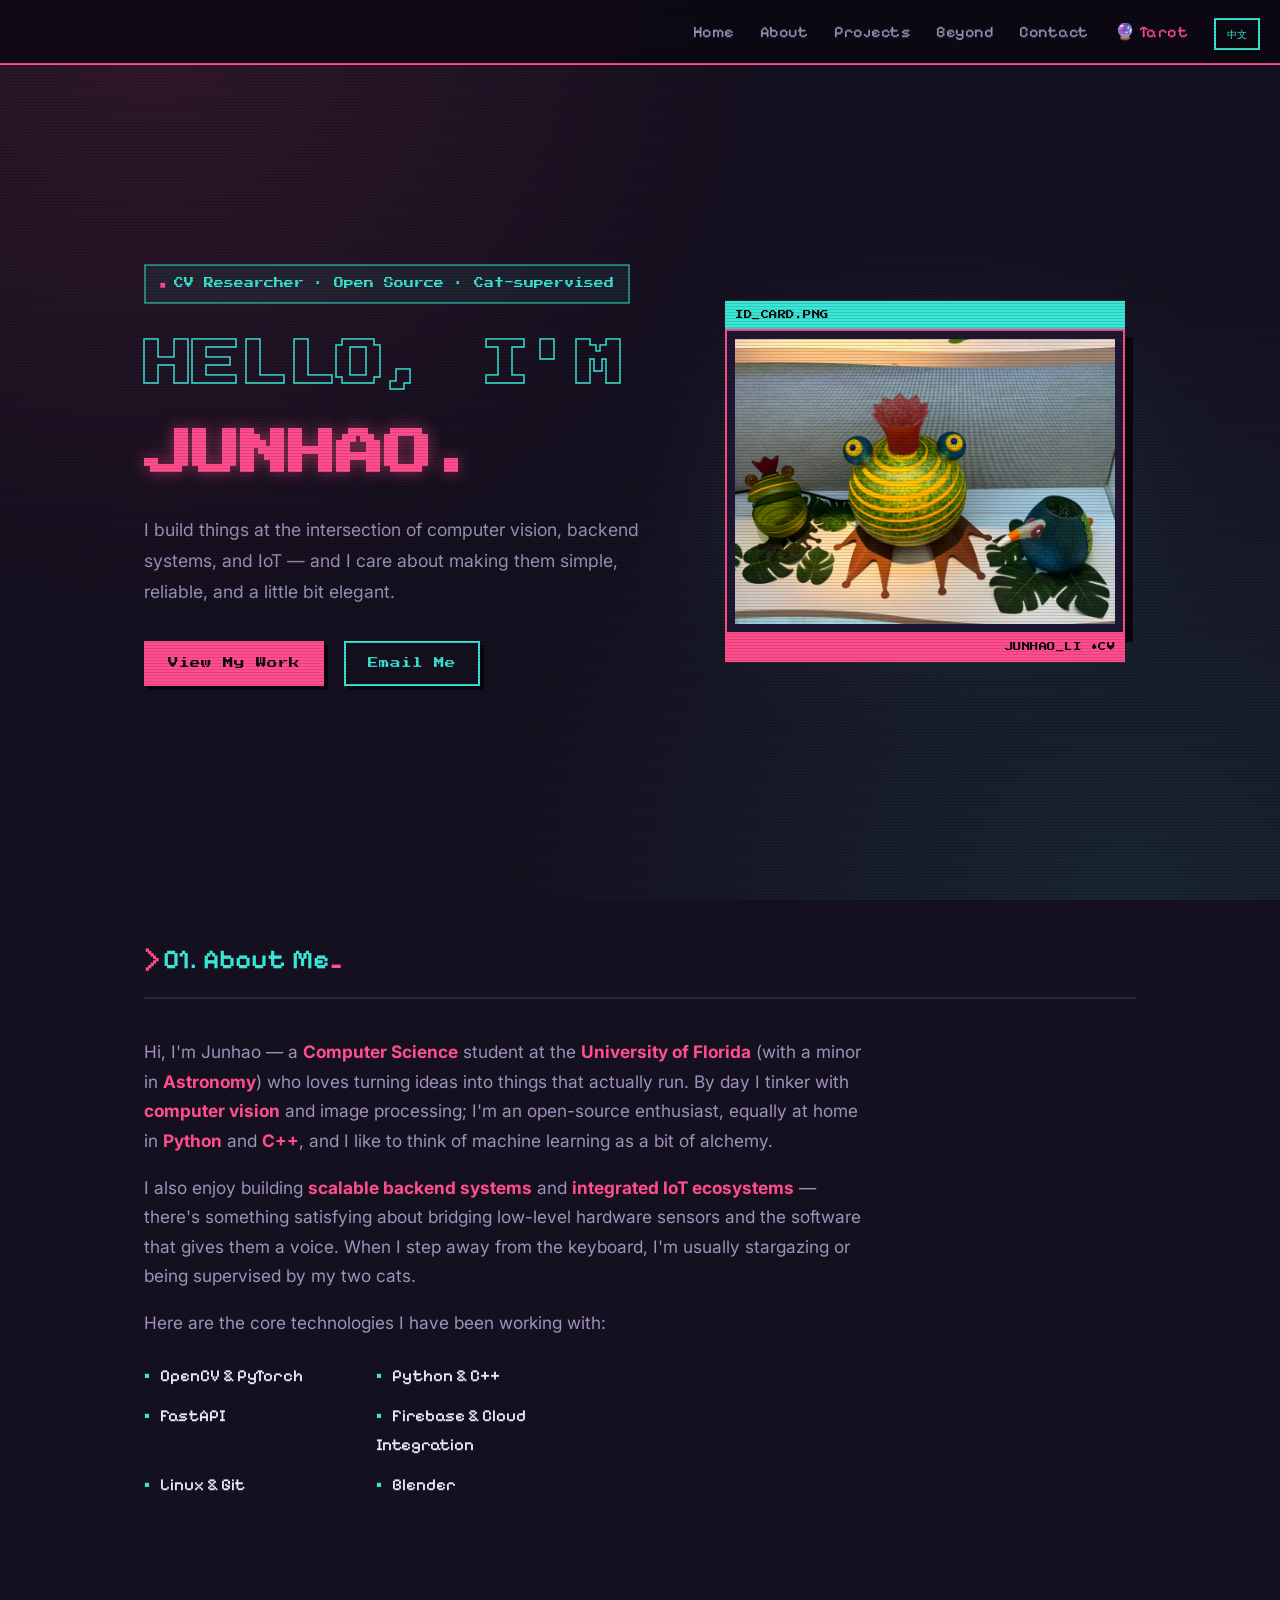
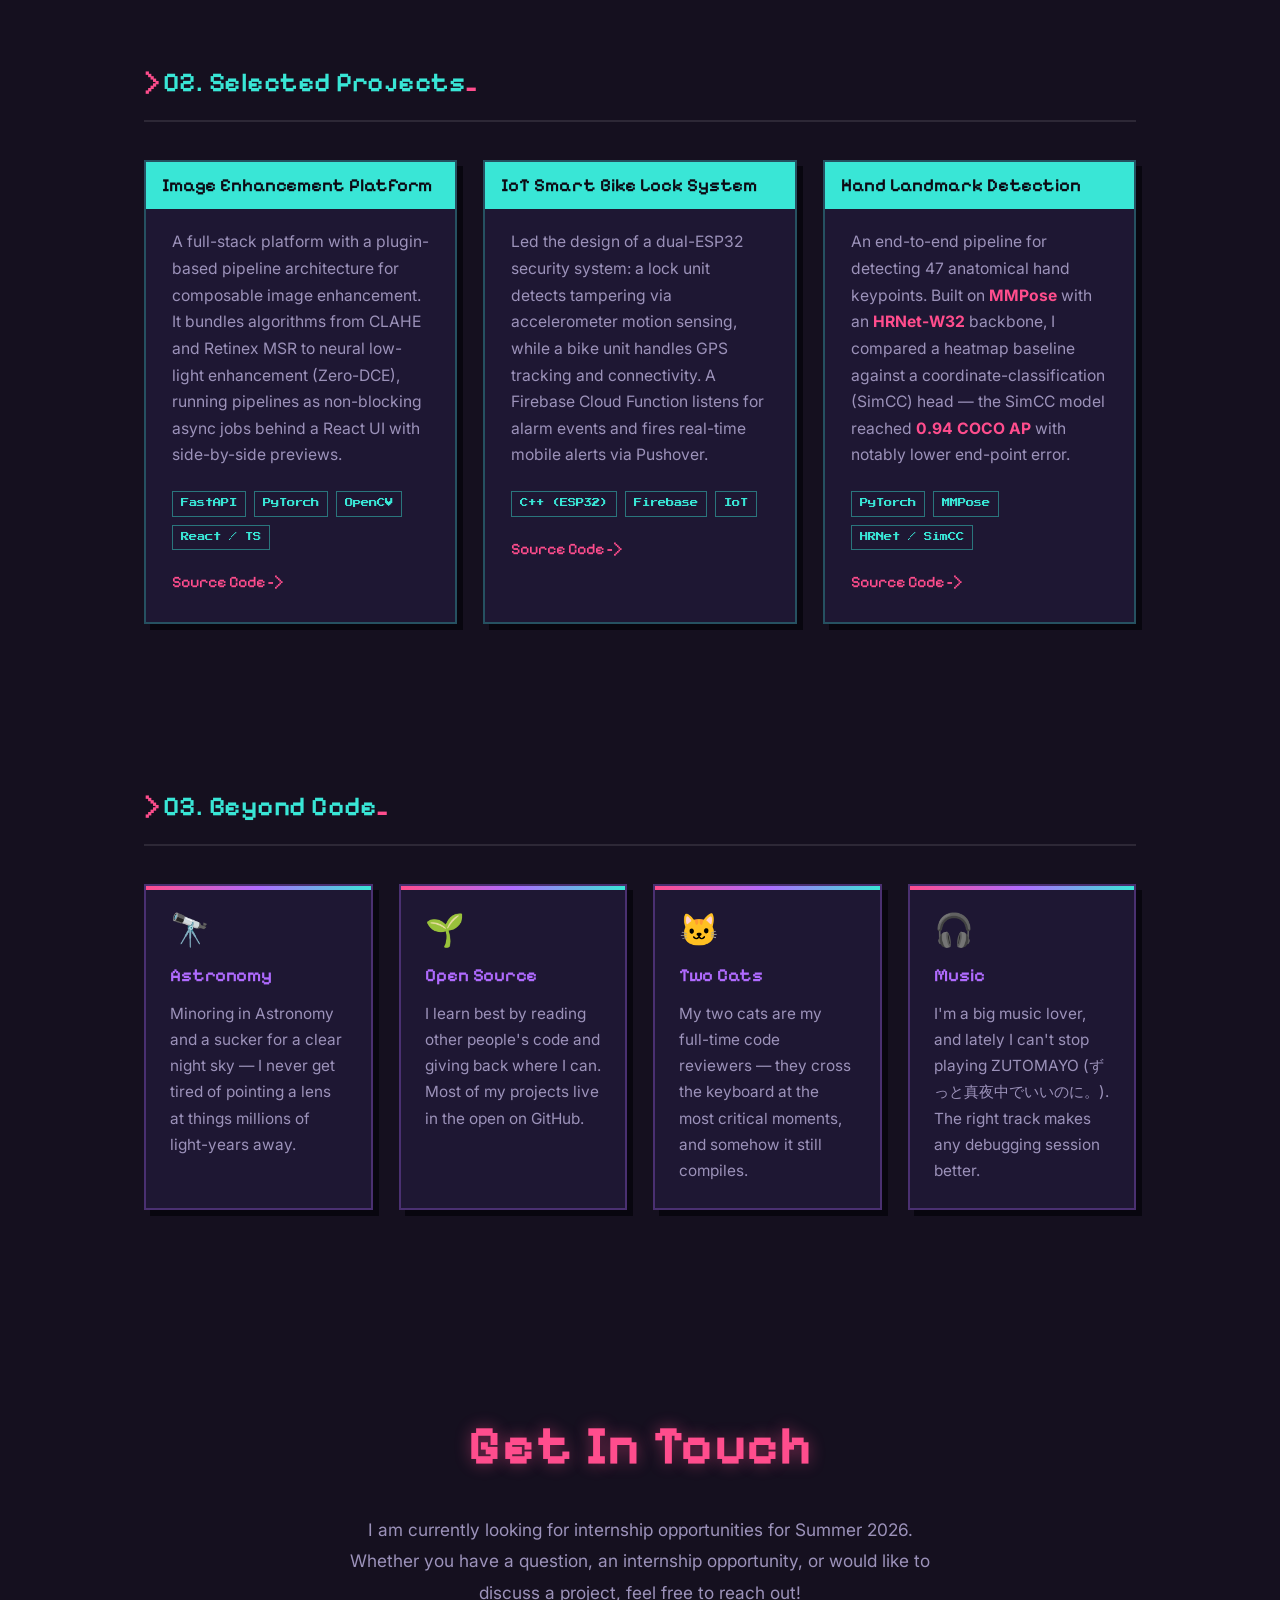
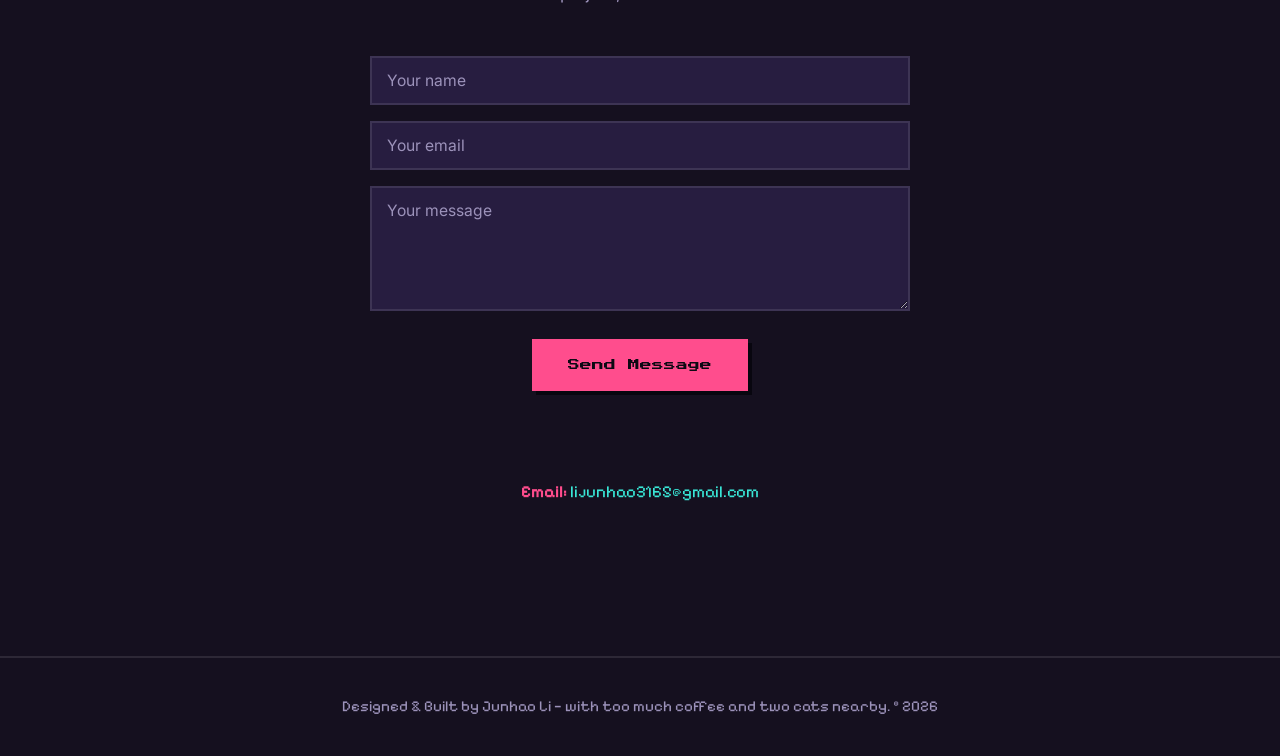
==== commit d0591d7b: "Add Cat Tarot page and reorganize into css/js/page-folder structure - New Cat Tarot reading at /taro" ====
--- a/index.html
+++ b/index.html
@@ -19,7 +19,7 @@
     <!-- Favicon -->
     <link rel="icon" type="image/svg+xml" href="assets/favicon.svg">
 
-    <link rel="stylesheet" href="style.css">
+    <link rel="stylesheet" href="css/style.css">
     <link href="https://fonts.googleapis.com/css2?family=Inter:wght@400;600;700&family=Pixelify+Sans:wght@400;500;600;700&family=Press+Start+2P&display=swap" rel="stylesheet">
 </head>
 <body>
@@ -33,6 +33,7 @@
             <li><a href="#projects" data-i18n="nav.projects">Projects</a></li>
             <li><a href="#beyond" data-i18n="nav.beyond">Beyond</a></li>
             <li><a href="#contact" data-i18n="nav.contact">Contact</a></li>
+            <li><a href="tarot/" class="nav-tarot" data-i18n="nav.tarot">🔮 Tarot</a></li>
         </ul>
     </nav>
 
@@ -199,7 +200,7 @@
         <p data-i18n="footer.text">Designed &amp; Built by Junhao Li — with too much coffee and two cats nearby. &copy; 2026</p>
     </footer>
 
-    <script src="script.js"></script>
-    <script src="assets/i18n.js"></script>
+    <script src="js/script.js"></script>
+    <script src="js/i18n.js"></script>
 </body>
 </html>
--- a/css/style.css
+++ b/css/style.css
@@ -0,0 +1,716 @@
+/* =========================================
+   VA-11 HALL-A inspired theme — "Glitch City terminal"
+   Cyberpunk pixel/CRT look, but body copy stays a clean,
+   high-contrast sans so it's always readable.
+   ========================================= */
+
+/* =========================================
+   1. Global Variables & Color Theme
+   ========================================= */
+:root {
+    /* Night-bar purples (deep, not pitch black) */
+    --bg-color: #15101f;     /* the bar's dark interior */
+    --bg-deep: #0c0913;      /* deepest shade — text on neon bars */
+    --card-bg: #1e1733;      /* panel / window surface */
+    --card-bg-2: #271d40;    /* inputs, raised bits */
+
+    /* Text: soft lavender-white main, dimmed lavender secondary */
+    --text-main: #ece9f5;
+    --text-muted: #9c92ba;
+
+    /* Neon two-tone — the VA-11 Hall-A signature */
+    --pink: #ff4d8d;         /* primary neon (magenta) */
+    --cyan: #39e6d6;         /* secondary neon (teal) */
+    --purple: #b06bff;       /* tertiary, used sparingly */
+    --yellow: #ffd24a;       /* tiny warm highlight (a drink's garnish) */
+
+    --border: rgba(255, 255, 255, 0.1);
+    --shadow: #08060f;       /* hard pixel drop-shadow */
+
+    /* Fonts: chunky pixel for chrome, readable pixel for headings, clean sans for reading */
+    --font-pixel: 'Press Start 2P', monospace;        /* short labels only */
+    --font-head: 'Pixelify Sans', 'Press Start 2P', sans-serif;
+    --font-main: 'Inter', sans-serif;                  /* all paragraphs */
+    --font-code: 'Pixelify Sans', monospace;
+}
+
+/* Chinese: pixel fonts have no CJK glyphs — fall back to clean CJK faces.
+   Readability wins; the pixel feeling is carried by color + CRT + layout. */
+html[lang="zh"] {
+    --font-pixel: 'Press Start 2P', "PingFang SC", "Microsoft YaHei", "Noto Sans SC", sans-serif;
+    --font-head: 'Pixelify Sans', "PingFang SC", "Microsoft YaHei", "Noto Sans SC", sans-serif;
+    --font-main: 'Inter', "PingFang SC", "Microsoft YaHei", "Hiragino Sans GB", "Noto Sans SC", sans-serif;
+    --font-code: "PingFang SC", "Microsoft YaHei", "Noto Sans SC", sans-serif;
+}
+
+* {
+    margin: 0;
+    padding: 0;
+    box-sizing: border-box;
+}
+
+body {
+    color: var(--text-main);
+    font-family: var(--font-main);
+    line-height: 1.7;
+    background-color: var(--bg-color);
+    /* Ambient neon glows in the corners + a soft vignette = "this is a screen" */
+    background-image:
+        radial-gradient(circle at 12% 0%, rgba(255, 77, 141, 0.12), transparent 42%),
+        radial-gradient(circle at 88% 100%, rgba(57, 230, 214, 0.10), transparent 46%),
+        radial-gradient(125% 125% at 50% 50%, transparent 58%, rgba(0, 0, 0, 0.55) 100%);
+    background-attachment: fixed;
+}
+
+/* CRT scanlines — drawn on top of everything but never intercept clicks.
+   Kept faint (1px line every 3px) so text underneath stays crisp. */
+body::after {
+    content: "";
+    position: fixed;
+    inset: 0;
+    pointer-events: none;
+    z-index: 9999;
+    background: repeating-linear-gradient(
+        to bottom,
+        rgba(0, 0, 0, 0.13) 0px,
+        rgba(0, 0, 0, 0.13) 1px,
+        transparent 1px,
+        transparent 3px
+    );
+}
+
+a {
+    text-decoration: none;
+    color: inherit;
+    transition: 0.15s;
+}
+
+/* Visible keyboard focus */
+a:focus-visible,
+button:focus-visible,
+input:focus-visible,
+textarea:focus-visible {
+    outline: 2px solid var(--cyan);
+    outline-offset: 3px;
+}
+
+ul {
+    list-style: none;
+}
+
+/* Bold keywords lift toward the neon pink so they read as highlights */
+strong {
+    color: var(--pink);
+    font-weight: 700;
+}
+
+@keyframes blink {
+    0%, 49% { opacity: 1; }
+    50%, 100% { opacity: 0; }
+}
+
+/* Fixed top-right language toggle — a little pixel button */
+.lang-toggle {
+    position: fixed;
+    top: 18px;
+    right: 20px;
+    z-index: 200;
+    background-color: var(--bg-deep);
+    border: 2px solid var(--cyan);
+    color: var(--cyan);
+    font-family: var(--font-pixel);
+    font-size: 0.6rem;
+    line-height: 1;
+    padding: 9px 11px;
+    cursor: pointer;
+    box-shadow: 3px 3px 0 var(--shadow);
+    transition: 0.12s;
+}
+
+.lang-toggle:hover {
+    background-color: var(--cyan);
+    color: var(--bg-deep);
+    transform: translate(1px, 1px);
+    box-shadow: 2px 2px 0 var(--shadow);
+}
+
+/* =========================================
+   2. Utility Classes
+   ========================================= */
+.container {
+    max-width: 1040px;
+    margin: 0 auto;
+    padding: 0 24px;
+}
+
+.section {
+    padding: 80px 0;
+}
+
+/* Section title as a terminal prompt:  > 01. About Me _ */
+.section-title {
+    font-family: var(--font-head);
+    font-weight: 600;
+    font-size: 1.7rem;
+    letter-spacing: 0.5px;
+    color: var(--cyan);
+    margin-bottom: 38px;
+    padding-bottom: 14px;
+    display: flex;
+    align-items: baseline;
+    border-bottom: 2px solid var(--border);
+}
+
+.section-title::before {
+    content: "> ";
+    color: var(--pink);
+    margin-right: 2px;
+}
+
+.section-title::after {
+    content: "_";
+    color: var(--pink);
+    animation: blink 1.1s steps(1) infinite;
+}
+
+/* =========================================
+   3. Navigation Bar (terminal top bar)
+   ========================================= */
+.navbar {
+    display: flex;
+    justify-content: flex-end;
+    align-items: center;
+    padding: 18px 92px 18px 40px; /* right padding clears the language toggle */
+    background-color: rgba(12, 9, 19, 0.85);
+    backdrop-filter: blur(8px);
+    position: sticky;
+    top: 0;
+    z-index: 100;
+    border-bottom: 2px solid var(--pink);
+}
+
+.nav-links {
+    display: flex;
+    gap: 26px;
+    flex-wrap: wrap;
+    justify-content: center;
+}
+
+.nav-links a {
+    font-family: var(--font-head);
+    font-weight: 500;
+    font-size: 1rem;
+    letter-spacing: 0.5px;
+    color: var(--text-muted);
+}
+
+.nav-links a:hover {
+    color: var(--cyan);
+    text-shadow: 0 0 8px rgba(57, 230, 214, 0.7);
+}
+
+/* The tarot link is a special feature — make it glow pink */
+.nav-links a.nav-tarot {
+    color: var(--pink);
+}
+
+.nav-links a.nav-tarot:hover {
+    color: var(--pink);
+    text-shadow: 0 0 10px rgba(255, 77, 141, 0.8);
+}
+
+/* =========================================
+   4. Hero Section
+   ========================================= */
+.hero {
+    min-height: 88vh;
+    display: flex;
+    align-items: center;
+}
+
+.hero-grid {
+    display: grid;
+    grid-template-columns: 1.2fr 1fr;
+    gap: 4rem;
+    align-items: center;
+    width: 100%;
+    padding-top: 40px;
+}
+
+.hero-text {
+    text-align: left;
+}
+
+/* Eyebrow tag with a blinking "online" square */
+.small-role {
+    font-family: var(--font-pixel);
+    color: var(--cyan);
+    font-size: 0.62rem;
+    line-height: 1.8;
+    border: 2px solid rgba(57, 230, 214, 0.5);
+    background-color: rgba(57, 230, 214, 0.07);
+    display: inline-block;
+    padding: 9px 14px;
+    margin-bottom: 1.8rem;
+}
+
+.small-role::before {
+    content: "\25A0";   /* ■ */
+    color: var(--pink);
+    margin-right: 8px;
+    animation: blink 1.4s steps(1) infinite;
+}
+
+/* Big pixel title. Press Start 2P is large, so size down + extra leading. */
+.hero-title-large {
+    font-family: var(--font-pixel);
+    font-size: clamp(1.7rem, 4.5vw, 3rem);
+    line-height: 1.35;
+    margin-bottom: 1.8rem;
+    color: var(--pink);
+    text-shadow: 0 0 16px rgba(255, 77, 141, 0.55);
+    word-break: break-word;
+}
+
+.hero-title-large .outline-text {
+    display: inline-block;
+    margin-bottom: 0.5em;
+    color: transparent;
+    -webkit-text-stroke: 1.5px var(--cyan);
+    text-shadow: none;
+}
+
+.subtitle {
+    font-family: var(--font-main);
+    font-size: 1.1rem;
+    line-height: 1.75;
+    color: var(--text-muted);
+    margin-bottom: 34px;
+    max-width: 520px;
+}
+
+/* Hero portrait framed like a VA-11 character card */
+.hero-image-container {
+    display: flex;
+    justify-content: center;
+    align-items: center;
+    position: relative;
+}
+
+.image-frame {
+    position: relative;
+    z-index: 1;
+    padding: 8px;
+    background-color: var(--card-bg);
+    border: 2px solid var(--pink);
+    box-shadow: 8px 8px 0 var(--shadow);
+}
+
+/* top "window" label bar */
+.image-frame::before {
+    content: "ID_CARD.PNG";
+    position: absolute;
+    top: -2px;
+    left: -2px;
+    right: -2px;
+    transform: translateY(-100%);
+    background-color: var(--cyan);
+    color: var(--bg-deep);
+    font-family: var(--font-pixel);
+    font-size: 0.52rem;
+    letter-spacing: 0.5px;
+    padding: 7px 10px;
+}
+
+/* bottom nameplate bar */
+.image-frame::after {
+    content: "JUNHAO_LI \2022 CV";
+    position: absolute;
+    left: -2px;
+    right: -2px;
+    bottom: -2px;
+    transform: translateY(100%);
+    background-color: var(--pink);
+    color: var(--bg-deep);
+    font-family: var(--font-pixel);
+    font-size: 0.52rem;
+    letter-spacing: 0.5px;
+    padding: 7px 10px;
+    text-align: right;
+}
+
+.profile-photo {
+    width: 100%;
+    max-width: 380px;
+    height: auto;
+    display: block;
+    filter: saturate(1.1) contrast(1.05);
+}
+
+/* glow behind the portrait */
+.hero-image-container::after {
+    content: "";
+    position: absolute;
+    width: 70%;
+    height: 70%;
+    background: radial-gradient(circle, var(--pink) 0%, var(--cyan) 90%);
+    filter: blur(80px);
+    opacity: 0.22;
+    z-index: 0;
+}
+
+/* Pixel buttons — chunky border + hard offset shadow that "presses in" */
+.btn {
+    padding: 13px 22px;
+    font-family: var(--font-pixel);
+    font-size: 0.66rem;
+    line-height: 1.4;
+    margin-right: 16px;
+    margin-bottom: 12px;
+    border: 2px solid var(--pink);
+    display: inline-block;
+    box-shadow: 4px 4px 0 var(--shadow);
+    transition: 0.12s;
+}
+
+.btn.primary {
+    background-color: var(--pink);
+    color: var(--bg-deep);
+}
+
+.btn.secondary {
+    background-color: transparent;
+    border-color: var(--cyan);
+    color: var(--cyan);
+}
+
+.btn:hover {
+    transform: translate(2px, 2px);
+    box-shadow: 2px 2px 0 var(--shadow);
+}
+
+.btn.secondary:hover {
+    background-color: var(--cyan);
+    color: var(--bg-deep);
+}
+
+/* =========================================
+   5. About Section
+   ========================================= */
+.about-content {
+    font-size: 1.08rem;
+    color: var(--text-muted);
+    max-width: 720px;
+}
+
+.about-content p {
+    margin-bottom: 18px;
+}
+
+.skills-list {
+    display: grid;
+    grid-template-columns: repeat(2, minmax(150px, 220px));
+    gap: 12px;
+    margin-top: 24px;
+    font-family: var(--font-head);
+    font-weight: 500;
+    font-size: 1.05rem;
+    color: var(--text-main);
+}
+
+.skills-list li::before {
+    content: "\25AA";  /* ▪ */
+    color: var(--cyan);
+    margin-right: 10px;
+}
+
+/* =========================================
+   6. Projects Section (pixel windows)
+   ========================================= */
+.projects-grid {
+    display: grid;
+    grid-template-columns: repeat(auto-fit, minmax(300px, 1fr));
+    gap: 26px;
+}
+
+.project-card {
+    background-color: var(--card-bg);
+    padding: 26px;
+    border: 2px solid rgba(57, 230, 214, 0.28);
+    box-shadow: 6px 6px 0 var(--shadow);
+    transition: transform 0.12s, border-color 0.12s, box-shadow 0.12s;
+}
+
+.project-card:hover {
+    transform: translate(-3px, -3px);
+    border-color: var(--cyan);
+    box-shadow: 9px 9px 0 var(--shadow);
+}
+
+/* h3 becomes the window's title bar (it's the card's first child) */
+.project-card h3 {
+    font-family: var(--font-head);
+    font-weight: 600;
+    font-size: 1.15rem;
+    line-height: 1.25;
+    color: var(--bg-deep);
+    background-color: var(--cyan);
+    margin: -26px -26px 20px;
+    padding: 12px 16px;
+}
+
+.project-desc {
+    font-size: 0.98rem;
+    color: var(--text-muted);
+    margin-bottom: 22px;
+}
+
+.project-tech {
+    display: flex;
+    flex-wrap: wrap;
+    gap: 8px;
+    margin-bottom: 18px;
+}
+
+.project-tech span {
+    font-family: var(--font-pixel);
+    font-size: 0.52rem;
+    line-height: 1.4;
+    color: var(--cyan);
+    border: 1px solid rgba(57, 230, 214, 0.45);
+    padding: 6px 8px;
+}
+
+.project-links a {
+    font-family: var(--font-head);
+    font-weight: 500;
+    font-size: 1rem;
+    color: var(--pink);
+    border-bottom: 2px solid transparent;
+}
+
+.project-links a:hover {
+    border-bottom-color: var(--pink);
+    text-shadow: 0 0 8px rgba(255, 77, 141, 0.6);
+}
+
+/* =========================================
+   6b. Beyond Code (Interests) Section
+   ========================================= */
+.interests-grid {
+    display: grid;
+    grid-template-columns: repeat(auto-fit, minmax(220px, 1fr));
+    gap: 26px;
+}
+
+.interest-card {
+    position: relative;
+    background-color: var(--card-bg);
+    padding: 28px 24px 24px;
+    border: 2px solid rgba(176, 107, 255, 0.3);
+    box-shadow: 6px 6px 0 var(--shadow);
+    transition: transform 0.12s, border-color 0.12s, box-shadow 0.12s;
+}
+
+/* thin neon strip across the top of each interest window */
+.interest-card::before {
+    content: "";
+    position: absolute;
+    top: 0;
+    left: 0;
+    right: 0;
+    height: 4px;
+    background: linear-gradient(90deg, var(--pink), var(--purple), var(--cyan));
+}
+
+.interest-card:hover {
+    transform: translate(-3px, -3px);
+    border-color: var(--purple);
+    box-shadow: 9px 9px 0 var(--shadow);
+}
+
+.interest-icon {
+    font-size: 2rem;
+    display: block;
+    margin-bottom: 14px;
+    line-height: 1;
+}
+
+.interest-card h3 {
+    font-family: var(--font-head);
+    font-weight: 600;
+    font-size: 1.15rem;
+    color: var(--purple);
+    margin-bottom: 10px;
+}
+
+.interest-card p {
+    font-size: 0.96rem;
+    color: var(--text-muted);
+}
+
+/* =========================================
+   7. Contact Section (centered terminal)
+   ========================================= */
+#contact {
+    text-align: center;
+    padding: 110px 0;
+    margin-bottom: 40px;
+}
+
+.contact-title {
+    font-family: var(--font-head);
+    font-weight: 700;
+    font-size: clamp(2.2rem, 6vw, 3.4rem);
+    letter-spacing: 0.5px;
+    margin-bottom: 22px;
+    color: var(--pink);
+    text-shadow: 0 0 16px rgba(255, 77, 141, 0.45);
+}
+
+.contact-text {
+    max-width: 600px;
+    margin: 0 auto 48px auto;
+    color: var(--text-muted);
+    font-size: 1.08rem;
+    line-height: 1.8;
+}
+
+/* Contact form */
+.contact-form {
+    max-width: 540px;
+    margin: 0 auto 36px auto;
+    display: flex;
+    flex-direction: column;
+    gap: 16px;
+    text-align: left;
+}
+
+.contact-form input[type="text"],
+.contact-form input[type="email"],
+.contact-form textarea {
+    width: 100%;
+    background-color: var(--card-bg-2);
+    border: 2px solid var(--border);
+    padding: 13px 15px;
+    color: var(--text-main);
+    font-family: var(--font-main);
+    font-size: 0.98rem;
+    resize: vertical;
+    transition: border-color 0.15s, box-shadow 0.15s;
+}
+
+.contact-form input:focus,
+.contact-form textarea:focus {
+    outline: none;
+    border-color: var(--pink);
+    box-shadow: 0 0 0 1px var(--pink);
+}
+
+.contact-form input::placeholder,
+.contact-form textarea::placeholder {
+    color: var(--text-muted);
+}
+
+.contact-form .big-btn {
+    align-self: center;
+    cursor: pointer;
+    margin-right: 0;
+}
+
+.form-status {
+    min-height: 1.4em;
+    text-align: center;
+    font-family: var(--font-head);
+    font-weight: 500;
+    font-size: 1rem;
+}
+
+.form-status.success {
+    color: var(--cyan);
+}
+
+.form-status.error {
+    color: #ff6b6b;
+}
+
+.big-btn {
+    padding: 16px 34px;
+    font-size: 0.74rem;
+    margin-top: 12px;
+}
+
+.contact-info {
+    font-family: var(--font-head);
+    font-size: 1.05rem;
+    color: var(--text-muted);
+}
+
+.contact-info a {
+    color: var(--cyan);
+}
+
+.contact-info a:hover {
+    text-shadow: 0 0 8px rgba(57, 230, 214, 0.6);
+}
+
+/* =========================================
+   8. Footer
+   ========================================= */
+footer {
+    text-align: center;
+    padding: 36px 24px;
+    color: var(--text-muted);
+    font-family: var(--font-head);
+    font-size: 0.95rem;
+    border-top: 2px solid var(--border);
+}
+
+/* =========================================
+   9. Mobile Responsiveness
+   ========================================= */
+@media (max-width: 900px) {
+    .hero-grid {
+        grid-template-columns: 1fr;
+        text-align: center;
+        gap: 3.5rem;
+    }
+
+    .hero-text {
+        order: 2;
+        display: flex;
+        flex-direction: column;
+        align-items: center;
+        text-align: center;
+    }
+
+    .hero-image-container {
+        order: 1;
+        margin-top: 24px;  /* room for the top label bar */
+    }
+
+    /* .hero-title-large and .contact-title scale fluidly via clamp() */
+
+    .image-frame {
+        max-width: 75%;
+    }
+
+    .navbar {
+        justify-content: center;
+        padding: 18px 20px;
+    }
+}
+
+/* =========================================
+   10. Reduced motion — kill blinks & transitions
+   ========================================= */
+@media (prefers-reduced-motion: reduce) {
+    *,
+    *::before,
+    *::after {
+        animation-duration: 0.01ms !important;
+        animation-iteration-count: 1 !important;
+        transition-duration: 0.01ms !important;
+        scroll-behavior: auto !important;
+    }
+}
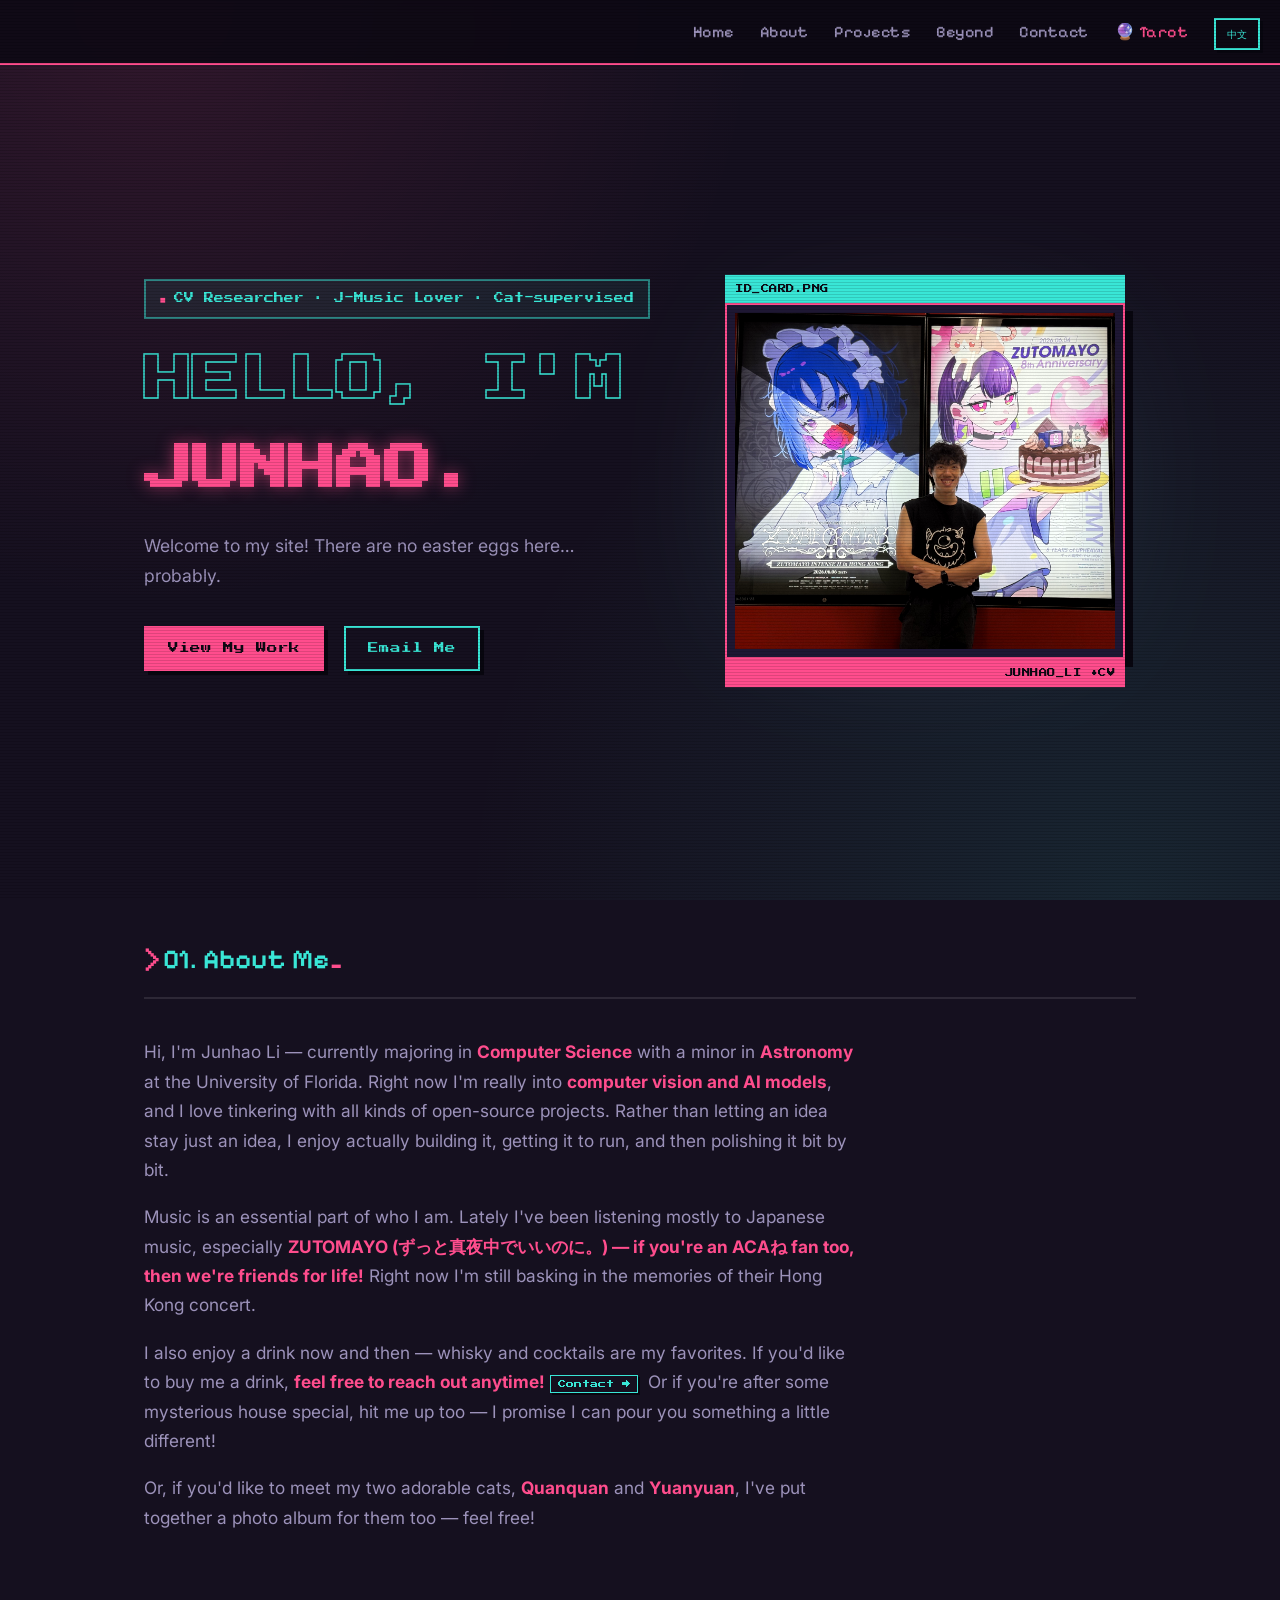
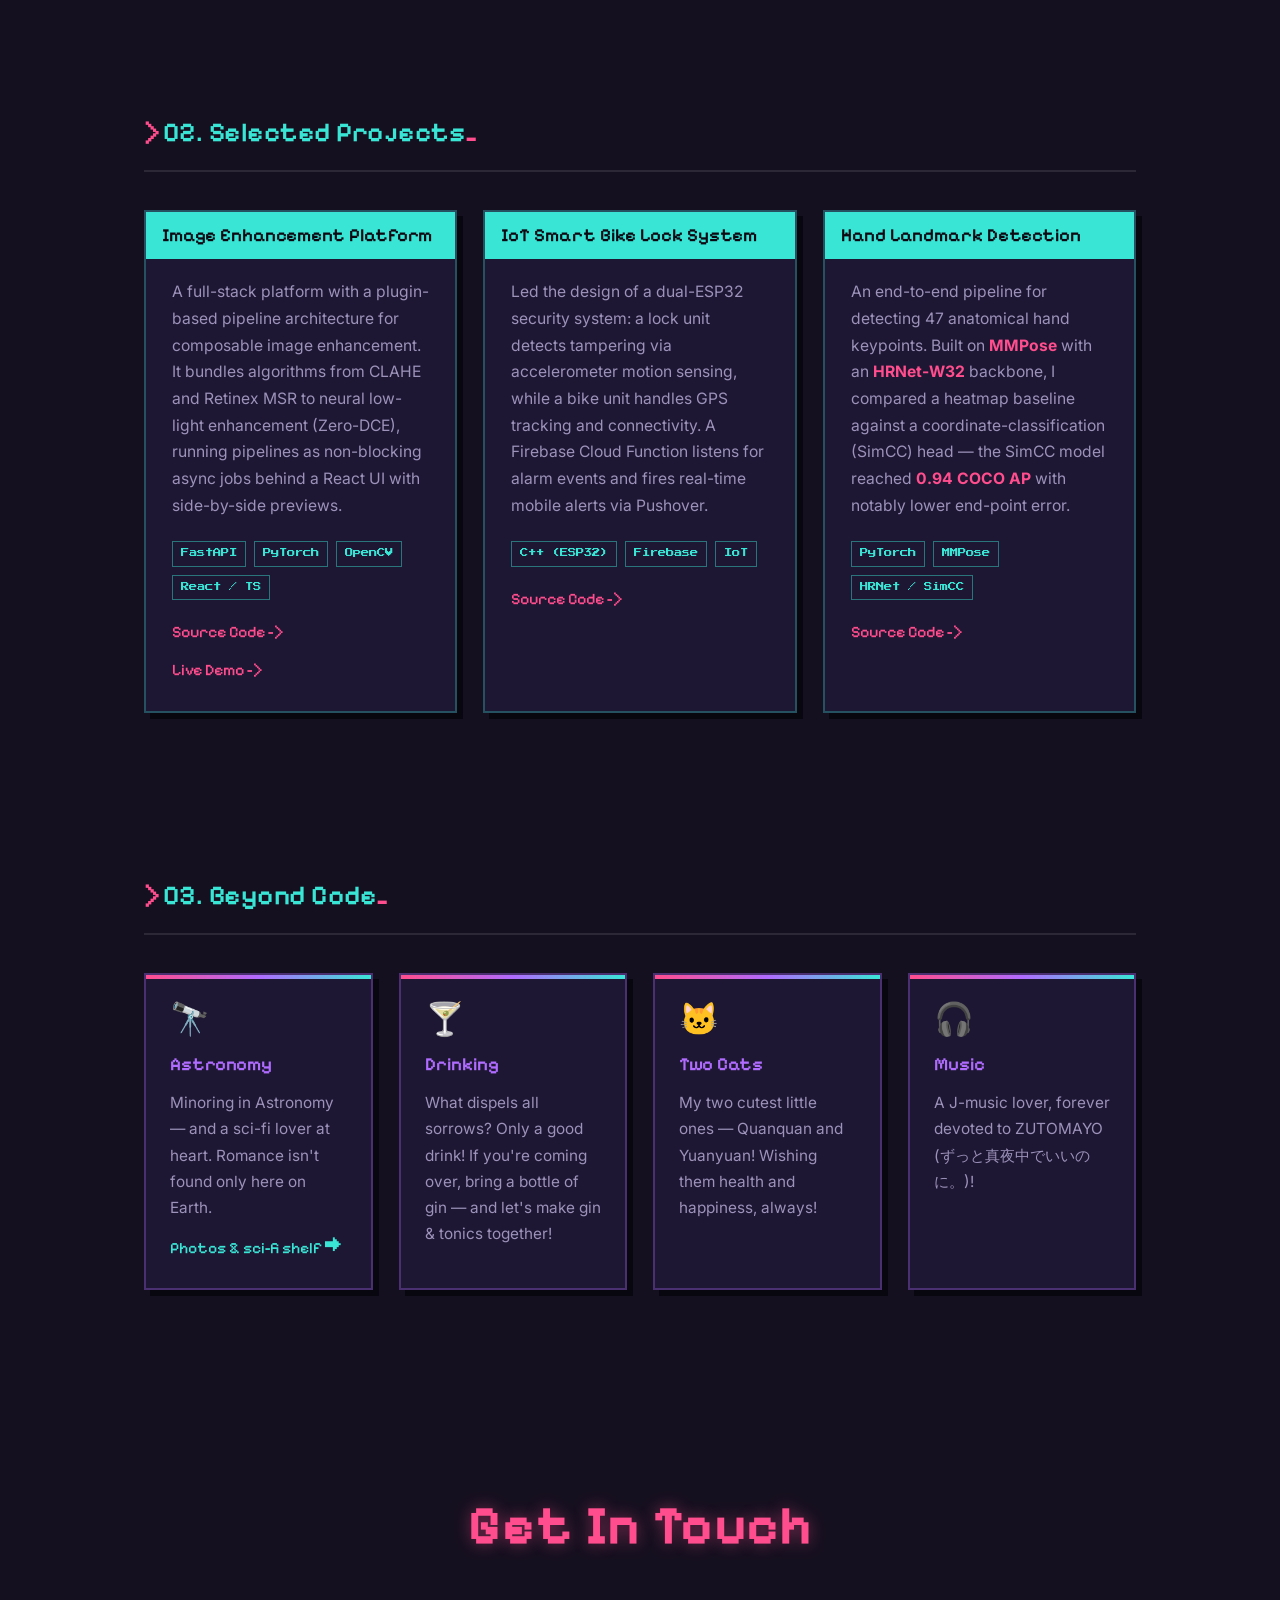
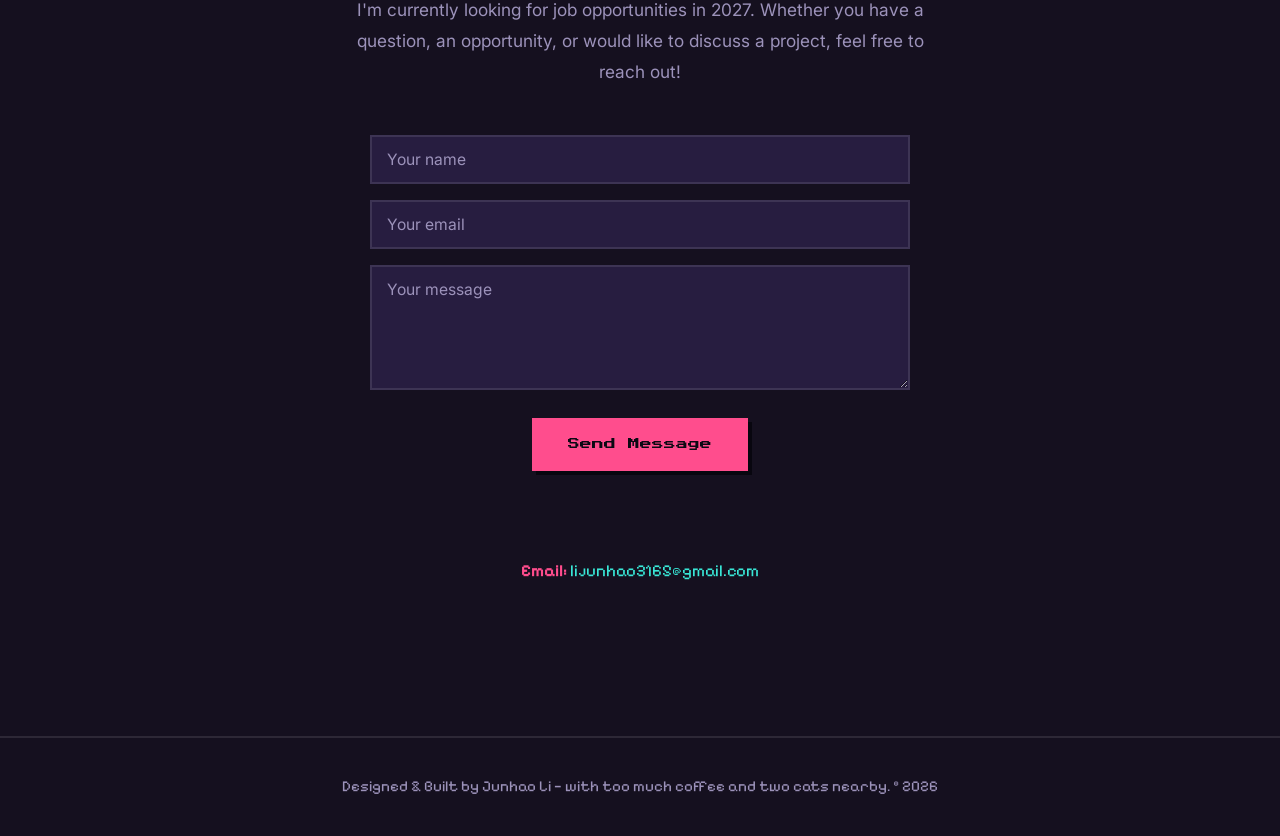
==== commit 33a2ece7: "Rewrite About copy, add Astronomy page, and wire live demo link - Rewrite the "About Me" section (EN" ====
--- a/index.html
+++ b/index.html
@@ -6,13 +6,13 @@
     <title>Junhao Li | CS Portfolio</title>
 
     <!-- SEO -->
-    <meta name="description" content="Junhao Li — Computer Science student at the University of Florida specializing in computer vision, backend systems and IoT. Seeking 2026 internship opportunities.">
+    <meta name="description" content="Junhao Li — Computer Science student at the University of Florida (minor in Astronomy), into computer vision and AI models. Seeking job opportunities in 2027.">
     <meta name="author" content="Junhao Li">
 
     <!-- Open Graph / social sharing -->
     <meta property="og:type" content="website">
     <meta property="og:title" content="Junhao Li | CS Portfolio">
-    <meta property="og:description" content="Computer Science @ UF — computer vision, backend systems and IoT integration.">
+    <meta property="og:description" content="Computer Science @ UF — computer vision and AI models, open source, and a good drink.">
     <meta property="og:url" content="https://junhaolixd.github.io/">
     <meta property="og:image" content="https://junhaolixd.github.io/assets/img1.jpg">
 
@@ -40,12 +40,12 @@
     <section id="home" class="hero">
         <div class="container hero-grid">
             <div class="hero-text">
-                <p class="small-role" data-i18n="hero.role">CV Researcher · Open Source · Cat-supervised</p>
+                <p class="small-role" data-i18n="hero.role">CV Researcher · J-Music Lover · Cat-supervised</p>
                 <h1 class="hero-title-large">
                     <span class="outline-text" data-i18n="hero.hello">HELLO, I'M</span><br> <span data-i18n="hero.name">JUNHAO.</span>
                 </h1>
                 <p class="subtitle" data-i18n="hero.subtitle">
-                    I build things at the intersection of computer vision, backend systems, and IoT — and I care about making them simple, reliable, and a little bit elegant.
+                    Welcome to my site! There are no easter eggs here… probably.
                 </p>
                 <div class="cta-buttons">
                     <a href="#projects" class="btn primary" data-i18n="hero.cta1">View My Work</a>
@@ -65,22 +65,17 @@
             <h2 class="section-title" data-i18n="about.title">01. About Me</h2>
             <div class="about-content">
                 <p data-i18n="about.p1">
-                    Hi, I'm Junhao — a <strong>Computer Science</strong> student at the <strong>University of Florida</strong> (with a minor in <strong>Astronomy</strong>) who loves turning ideas into things that actually run. By day I tinker with <strong>computer vision</strong> and image processing; I'm an open-source enthusiast, equally at home in <strong>Python</strong> and <strong>C++</strong>, and I like to think of machine learning as a bit of alchemy.
+                    Hi, I'm Junhao Li — currently majoring in <strong>Computer Science</strong> with a minor in <strong>Astronomy</strong> at the University of Florida. Right now I'm really into <strong>computer vision and AI models</strong>, and I love tinkering with all kinds of open-source projects. Rather than letting an idea stay just an idea, I enjoy actually building it, getting it to run, and then polishing it bit by bit.
                 </p>
                 <p data-i18n="about.p2">
-                    I also enjoy building <strong>scalable backend systems</strong> and <strong>integrated IoT ecosystems</strong> — there's something satisfying about bridging low-level hardware sensors and the software that gives them a voice. When I step away from the keyboard, I'm usually stargazing or being supervised by my two cats.
+                    Music is an essential part of who I am. Lately I've been listening mostly to Japanese music, especially <strong>ZUTOMAYO (ずっと真夜中でいいのに。) — if you're an ACAね fan too, then we're friends for life!</strong> Right now I'm still basking in the memories of their Hong Kong concert.
                 </p>
                 <p data-i18n="about.p3">
-                    Here are the core technologies I have been working with:
-                </p>
-                <ul class="skills-list">
-                    <li>OpenCV & PyTorch</li>
-                    <li>Python & C++</li>
-                    <li>FastAPI</li>
-                    <li>Firebase & Cloud Integration</li>
-                    <li>Linux & Git</li>
-                    <li>Blender</li>
-                </ul>
+                    I also enjoy a drink now and then — whisky and cocktails are my favorites. If you'd like to buy me a drink, <strong>feel free to reach out anytime!</strong><a href="#contact" class="inline-jump">Contact →</a> Or if you're after some mysterious house special, hit me up too — I promise I can pour you something a little different!
+                </p>
+                <p data-i18n="about.p4">
+                    Or, if you'd like to meet my two adorable cats, <strong>Quanquan</strong> and <strong>Yuanyuan</strong>, I've put together a photo album for them too — feel free!
+                </p>
             </div>
         </div>
     </section>
@@ -103,6 +98,7 @@
                     </div>
                     <div class="project-links">
                         <a href="https://github.com/JunhaoLiXD/vision-enhance-platform" target="_blank" data-i18n="common.source">Source Code -></a>
+                        <a href="https://vision-enhance-platform.vercel.app/" target="_blank" data-i18n="common.live">Live Demo -></a>
                     </div>
                 </div>
 
@@ -148,25 +144,26 @@
                 <div class="interest-card">
                     <span class="interest-icon">🔭</span>
                     <h3 data-i18n="beyond.astro.title">Astronomy</h3>
-                    <p data-i18n="beyond.astro.desc">Minoring in Astronomy and a sucker for a clear night sky — I never get tired of pointing a lens at things millions of light-years away.</p>
-                </div>
-
-                <div class="interest-card">
-                    <span class="interest-icon">🌱</span>
-                    <h3 data-i18n="beyond.oss.title">Open Source</h3>
-                    <p data-i18n="beyond.oss.desc">I learn best by reading other people's code and giving back where I can. Most of my projects live in the open on GitHub.</p>
+                    <p data-i18n="beyond.astro.desc">Minoring in Astronomy — and a sci-fi lover at heart. Romance isn't found only here on Earth.</p>
+                    <a class="interest-more" href="astronomy/" data-i18n="beyond.astro.more">Photos & sci-fi shelf →</a>
+                </div>
+
+                <div class="interest-card">
+                    <span class="interest-icon">🍸</span>
+                    <h3 data-i18n="beyond.drink.title">Drinking</h3>
+                    <p data-i18n="beyond.drink.desc">What dispels all sorrows? Only a good drink! If you're coming over, bring a bottle of gin — and let's make gin & tonics together!</p>
                 </div>
 
                 <div class="interest-card">
                     <span class="interest-icon">🐱</span>
                     <h3 data-i18n="beyond.cats.title">Two Cats</h3>
-                    <p data-i18n="beyond.cats.desc">My two cats are my full-time code reviewers — they cross the keyboard at the most critical moments, and somehow it still compiles.</p>
+                    <p data-i18n="beyond.cats.desc">My two cutest little ones — Quanquan and Yuanyuan! Wishing them health and happiness, always!</p>
                 </div>
 
                 <div class="interest-card">
                     <span class="interest-icon">🎧</span>
                     <h3 data-i18n="beyond.music.title">Music</h3>
-                    <p data-i18n="beyond.music.desc">I'm a big music lover, and lately I can't stop playing ZUTOMAYO (ずっと真夜中でいいのに。). The right track makes any debugging session better.</p>
+                    <p data-i18n="beyond.music.desc">A J-music lover, forever devoted to ZUTOMAYO (ずっと真夜中でいいのに。)!</p>
                 </div>
 
             </div>
@@ -176,7 +173,7 @@
     <section id="contact">
         <h2 class="contact-title" data-i18n="contact.title">Get In Touch</h2>
         <p class="contact-text" data-i18n="contact.text">
-            I am currently looking for internship opportunities for Summer 2026. Whether you have a question, an internship opportunity, or would like to discuss a project, feel free to reach out!
+            I'm currently looking for job opportunities in 2027. Whether you have a question, an opportunity, or would like to discuss a project, feel free to reach out!
         </p>
 
         <form id="contact-form" class="contact-form">
--- a/css/style.css
+++ b/css/style.css
@@ -407,6 +407,31 @@
     margin-bottom: 18px;
 }
 
+/* Small inline "jump" chip (e.g. the buy-me-a-drink → Contact link).
+   Sits inline with the paragraph but stays visually light so it never
+   breaks the reading flow. */
+.inline-jump {
+    display: inline-block;
+    font-family: var(--font-pixel);
+    font-size: 0.5rem;
+    line-height: 1;
+    color: var(--cyan);
+    border: 1px solid var(--cyan);
+    padding: 4px 7px;
+    margin: 0 5px;
+    vertical-align: middle;
+    white-space: nowrap;
+    box-shadow: 2px 2px 0 var(--shadow);
+    transition: 0.12s;
+}
+
+.inline-jump:hover {
+    background-color: var(--cyan);
+    color: var(--bg-deep);
+    transform: translate(1px, 1px);
+    box-shadow: 1px 1px 0 var(--shadow);
+}
+
 .skills-list {
     display: grid;
     grid-template-columns: repeat(2, minmax(150px, 220px));
@@ -479,6 +504,13 @@
     color: var(--cyan);
     border: 1px solid rgba(57, 230, 214, 0.45);
     padding: 6px 8px;
+}
+
+.project-links {
+    display: flex;
+    flex-direction: column;
+    align-items: flex-start;
+    gap: 8px;
 }
 
 .project-links a {
@@ -547,6 +579,22 @@
 .interest-card p {
     font-size: 0.96rem;
     color: var(--text-muted);
+}
+
+/* "Explore →" link at the bottom of an interest card that has its own page */
+.interest-more {
+    display: inline-block;
+    margin-top: 14px;
+    font-family: var(--font-head);
+    font-weight: 500;
+    font-size: 0.98rem;
+    color: var(--cyan);
+    border-bottom: 2px solid transparent;
+}
+
+.interest-more:hover {
+    border-bottom-color: var(--cyan);
+    text-shadow: 0 0 8px rgba(57, 230, 214, 0.6);
 }
 
 /* =========================================
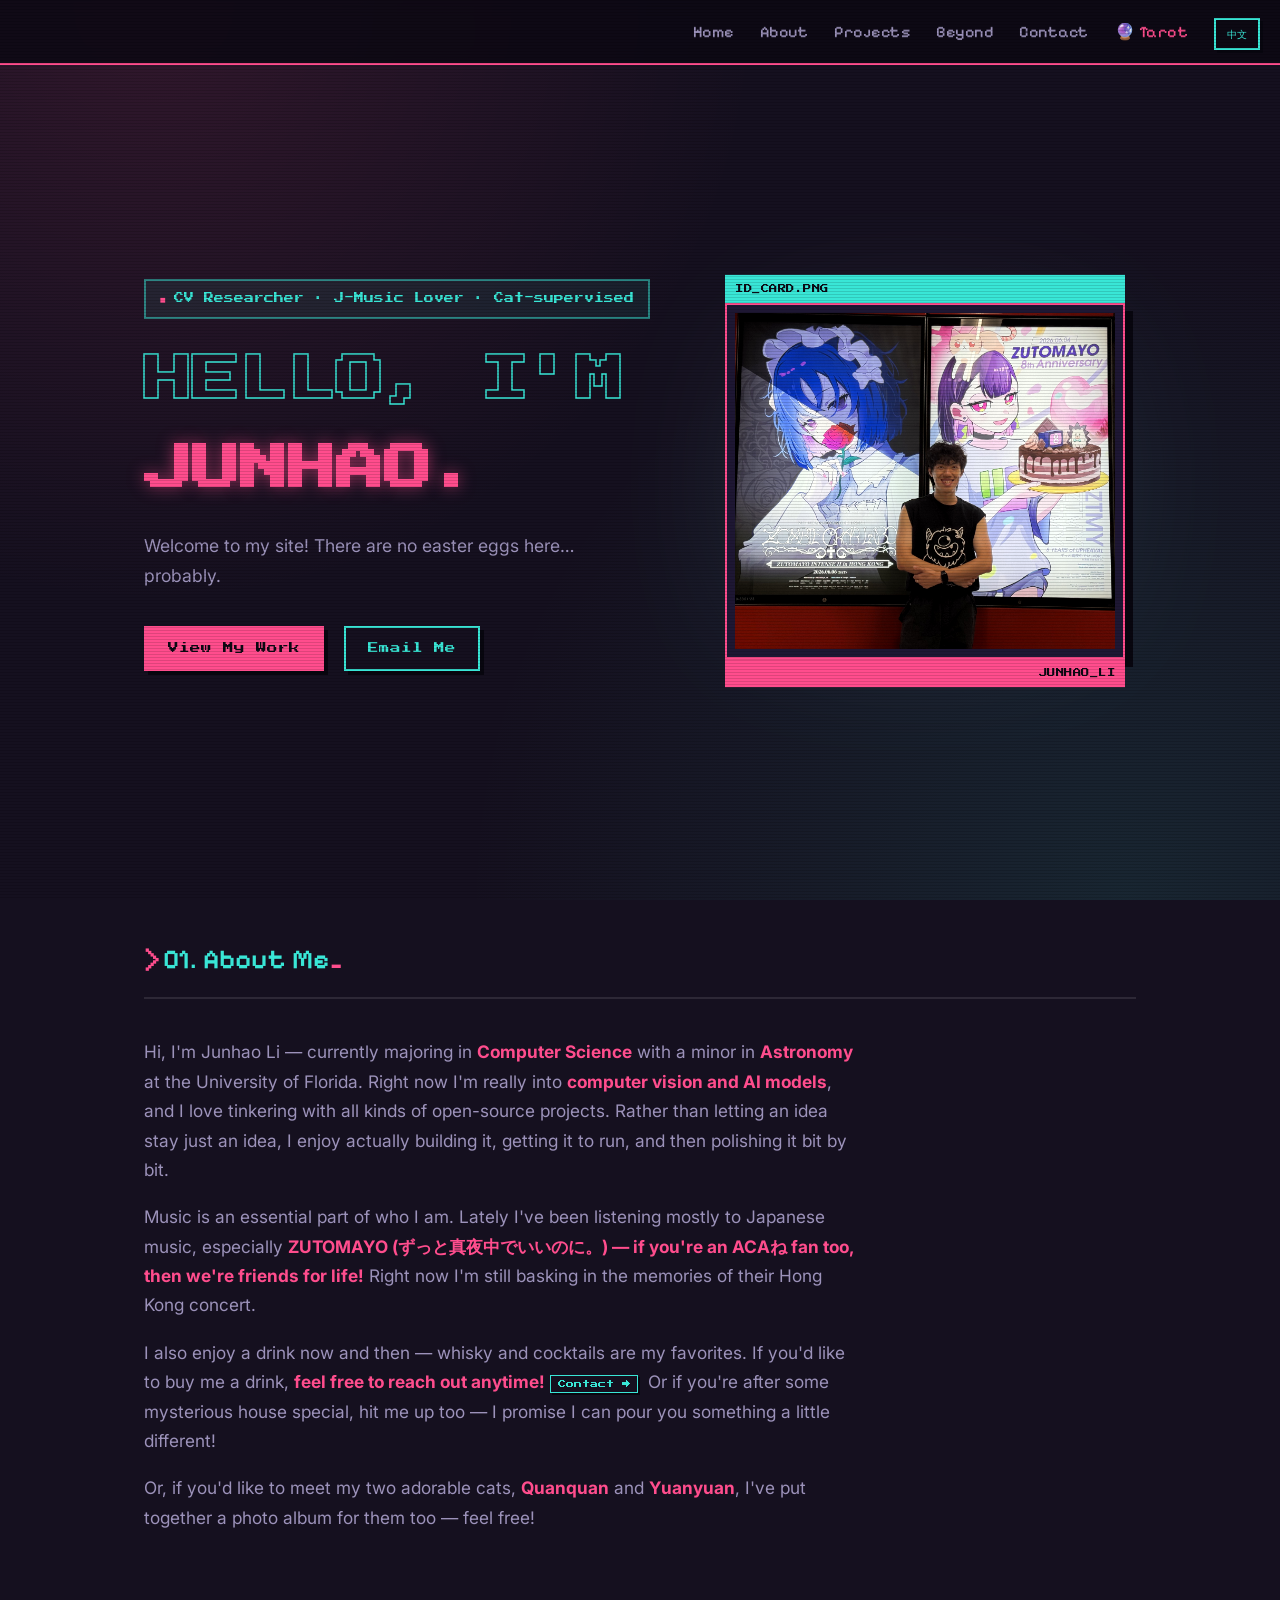
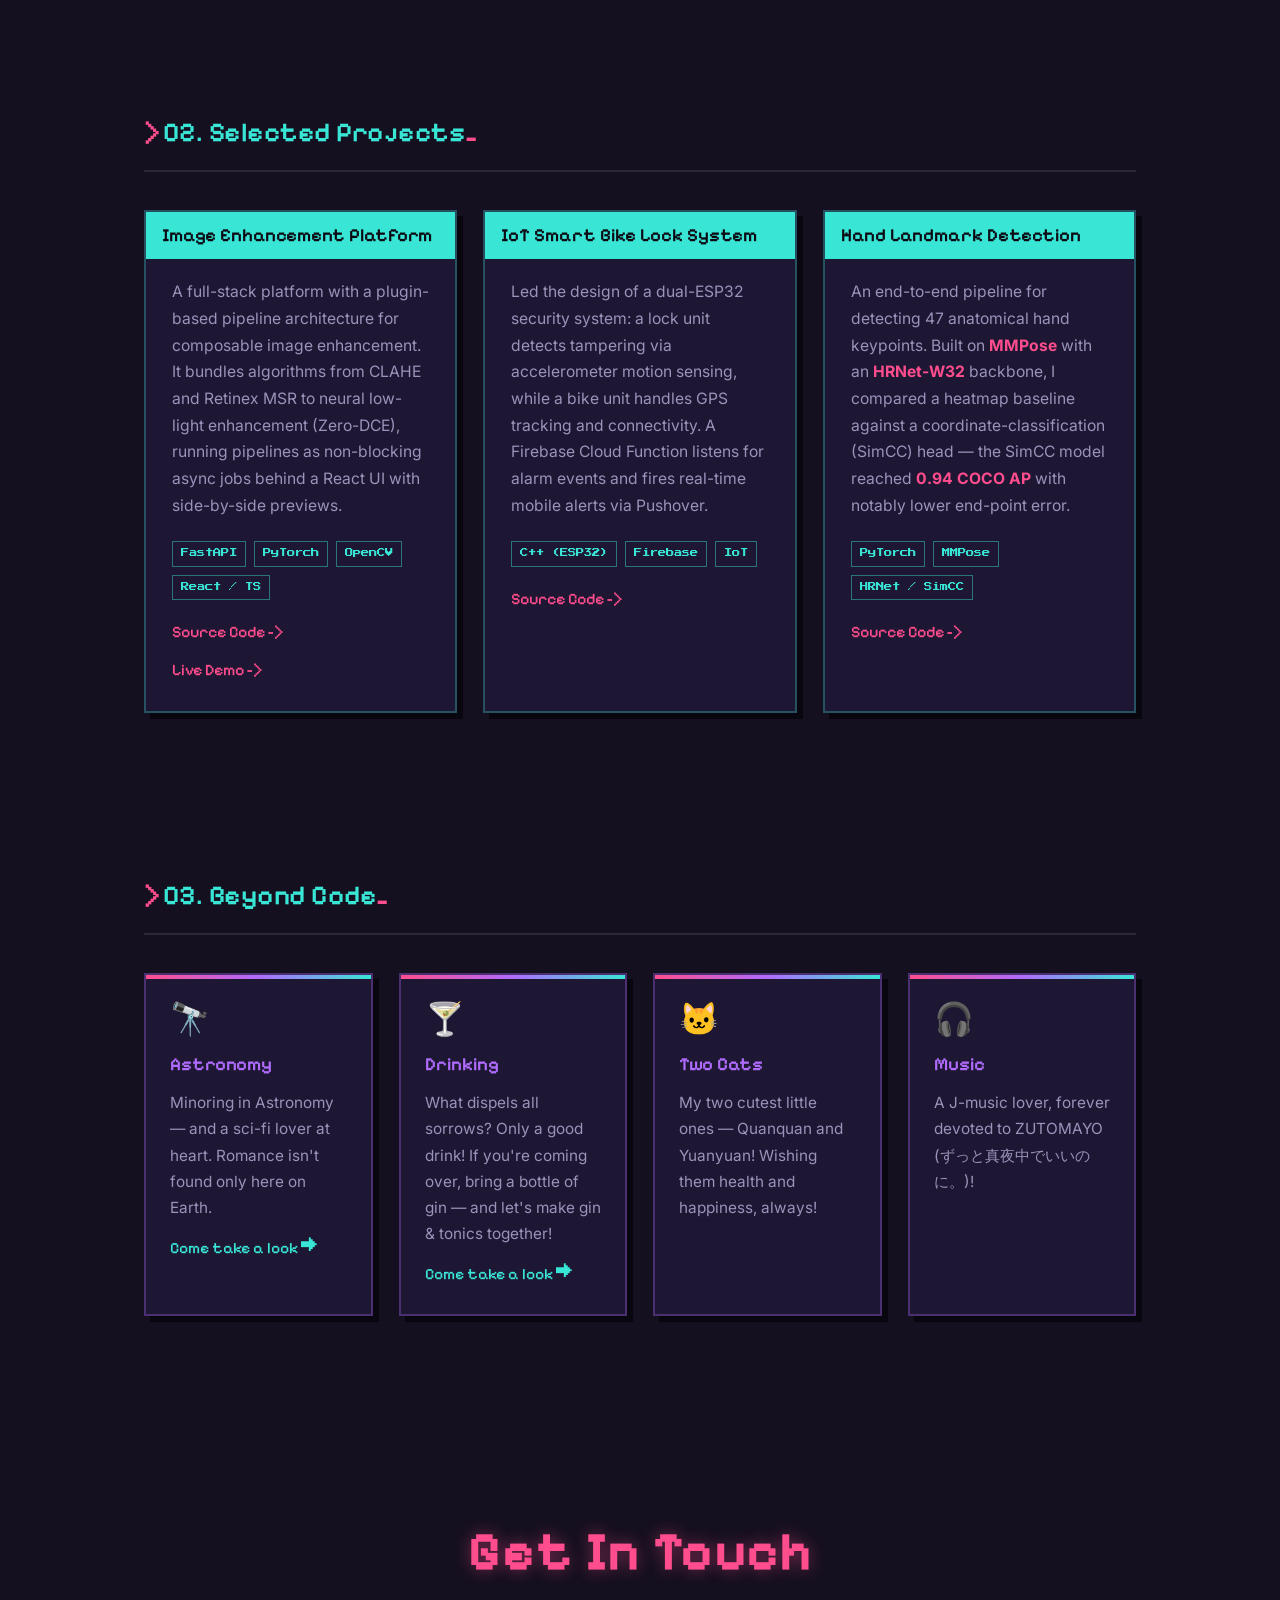
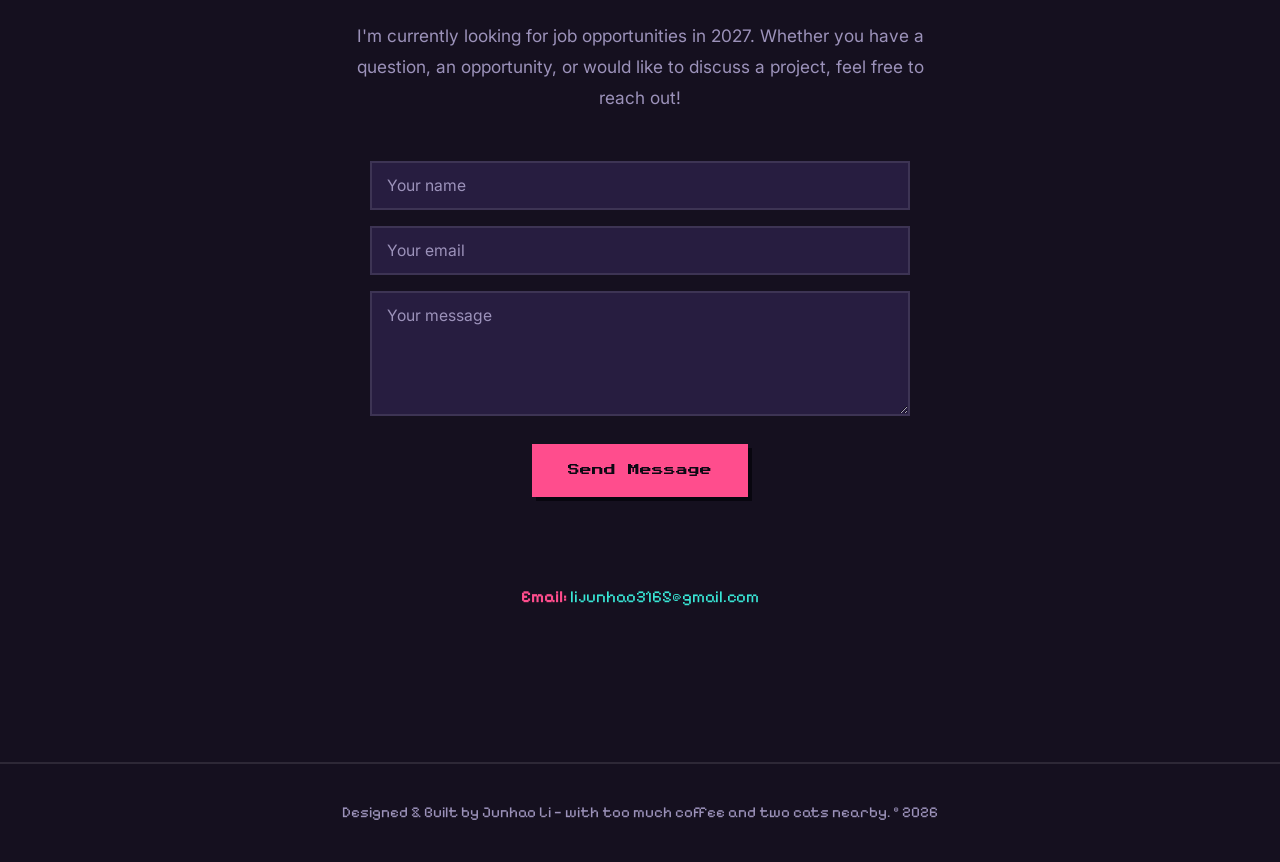
==== commit ad790158: "Add Drinking page, astronomy photo carousel, and book covers - Astronomy: replace photo grid with a " ====
--- a/index.html
+++ b/index.html
@@ -145,13 +145,14 @@
                     <span class="interest-icon">🔭</span>
                     <h3 data-i18n="beyond.astro.title">Astronomy</h3>
                     <p data-i18n="beyond.astro.desc">Minoring in Astronomy — and a sci-fi lover at heart. Romance isn't found only here on Earth.</p>
-                    <a class="interest-more" href="astronomy/" data-i18n="beyond.astro.more">Photos & sci-fi shelf →</a>
+                    <a class="interest-more" href="astronomy/" data-i18n="beyond.astro.more">Come take a look →</a>
                 </div>
 
                 <div class="interest-card">
                     <span class="interest-icon">🍸</span>
                     <h3 data-i18n="beyond.drink.title">Drinking</h3>
                     <p data-i18n="beyond.drink.desc">What dispels all sorrows? Only a good drink! If you're coming over, bring a bottle of gin — and let's make gin & tonics together!</p>
+                    <a class="interest-more" href="drinks/" data-i18n="beyond.drink.more">Come take a look →</a>
                 </div>
 
                 <div class="interest-card">
--- a/css/style.css
+++ b/css/style.css
@@ -324,7 +324,7 @@
 
 /* bottom nameplate bar */
 .image-frame::after {
-    content: "JUNHAO_LI \2022 CV";
+    content: "JUNHAO_LI";
     position: absolute;
     left: -2px;
     right: -2px;
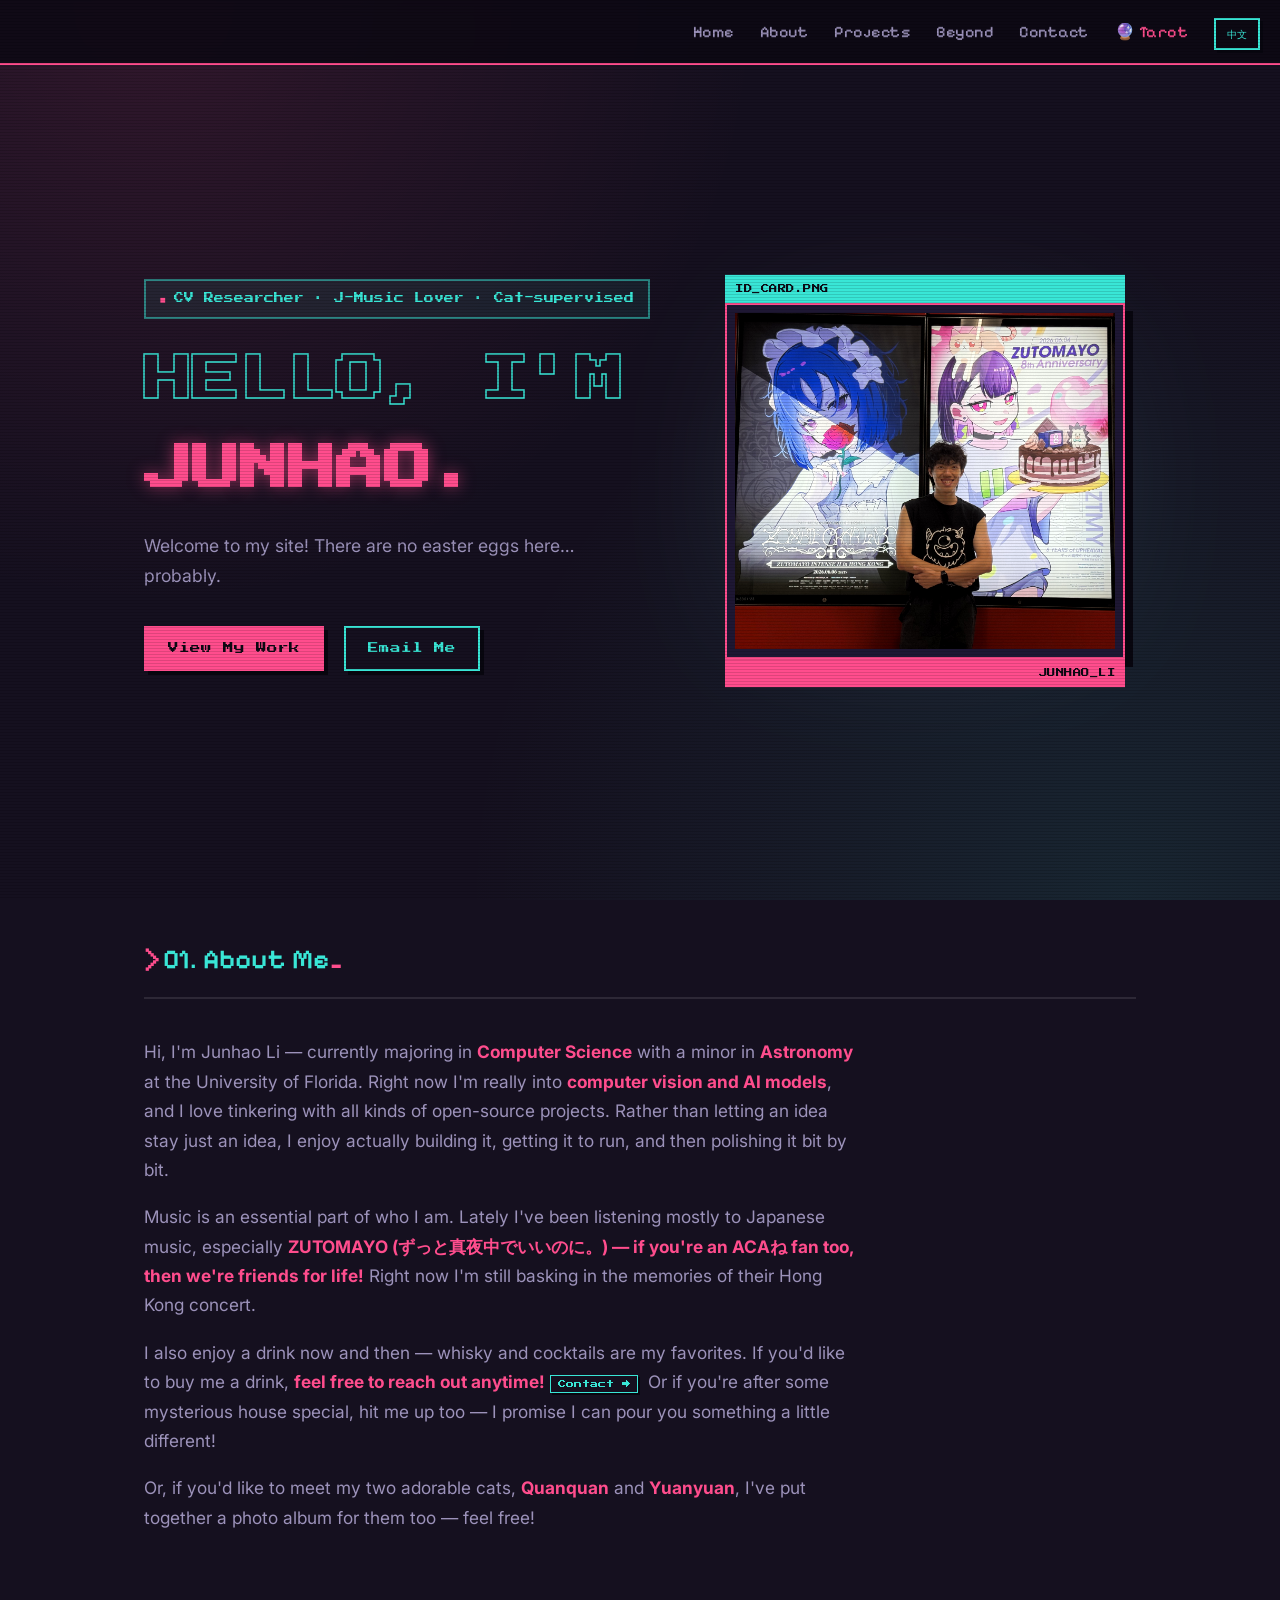
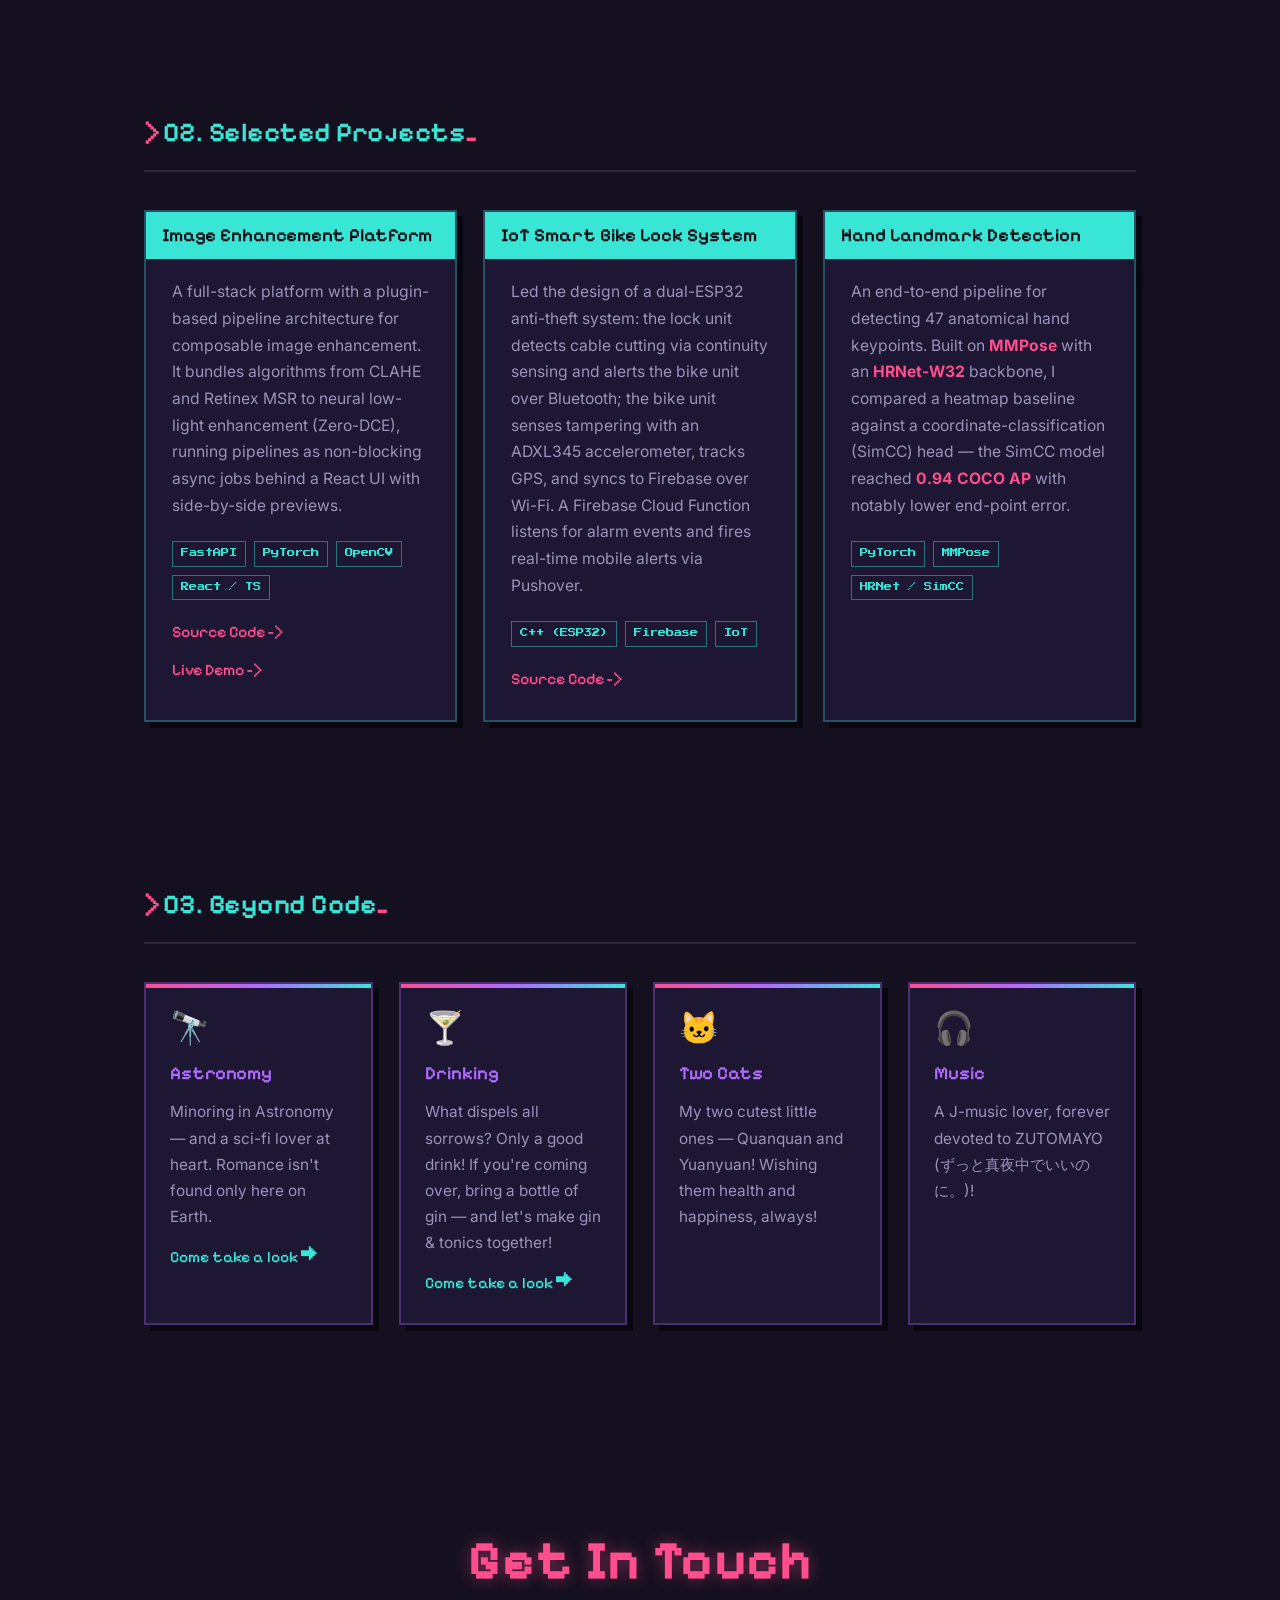
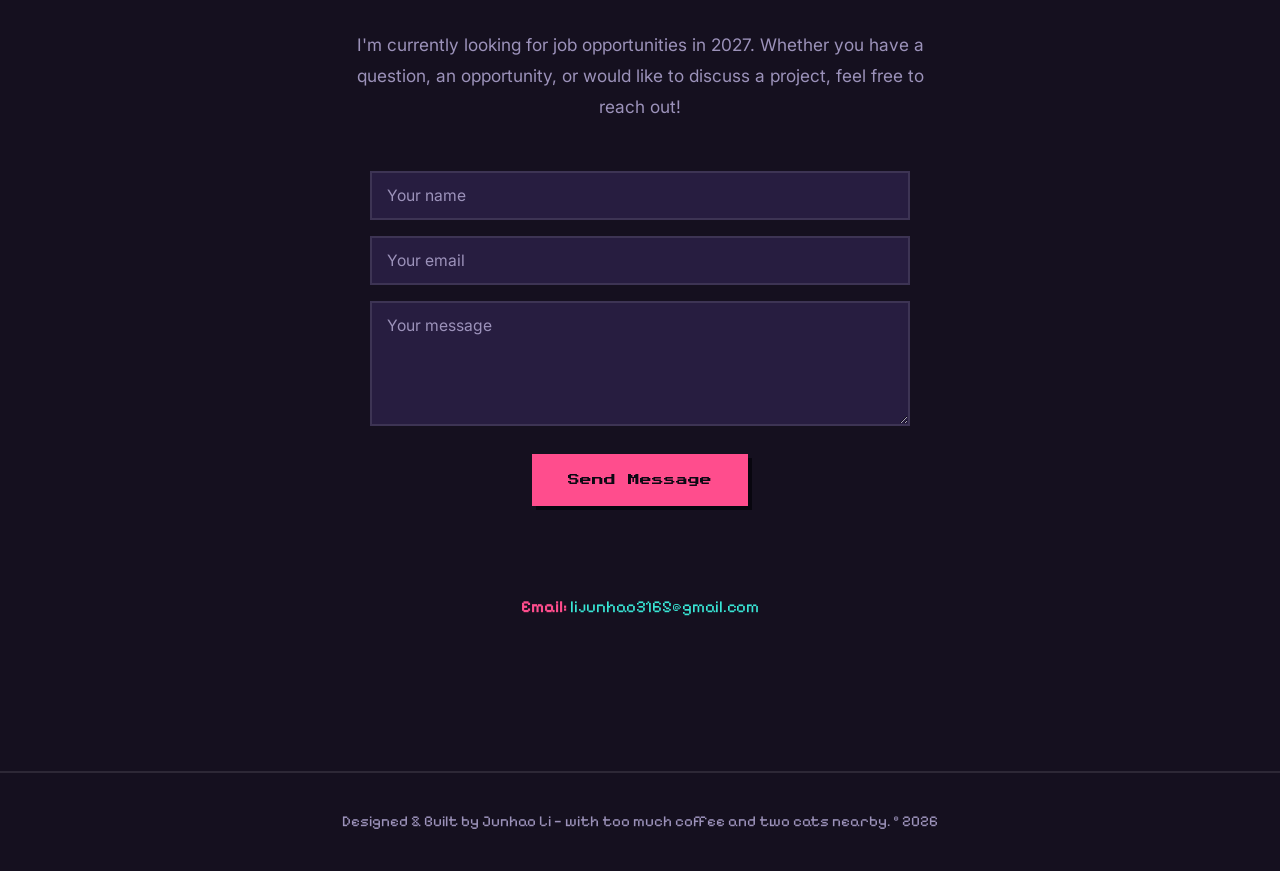
==== commit 56602a2a: "Remove Hand Landmark source link The linked repository is private, so the link returned 404 for visi" ====
--- a/index.html
+++ b/index.html
@@ -105,7 +105,7 @@
                 <div class="project-card">
                     <h3 data-i18n="proj2.title">IoT Smart Bike Lock System</h3>
                     <p class="project-desc" data-i18n="proj2.desc">
-                        Led the design of a dual-ESP32 security system: a lock unit detects tampering via accelerometer motion sensing, while a bike unit handles GPS tracking and connectivity. A Firebase Cloud Function listens for alarm events and fires real-time mobile alerts via Pushover.
+                        Led the design of a dual-ESP32 anti-theft system: the lock unit detects cable cutting via continuity sensing and alerts the bike unit over Bluetooth; the bike unit senses tampering with an ADXL345 accelerometer, tracks GPS, and syncs to Firebase over Wi-Fi. A Firebase Cloud Function listens for alarm events and fires real-time mobile alerts via Pushover.
                     </p>
                     <div class="project-tech">
                         <span>C++ (ESP32)</span>
@@ -126,9 +126,6 @@
                         <span>PyTorch</span>
                         <span>MMPose</span>
                         <span>HRNet / SimCC</span>
-                    </div>
-                    <div class="project-links">
-                        <a href="https://github.com/JunhaoLiXD/hand-landmark-detection" target="_blank" data-i18n="common.source">Source Code -></a>
                     </div>
                 </div>
 
